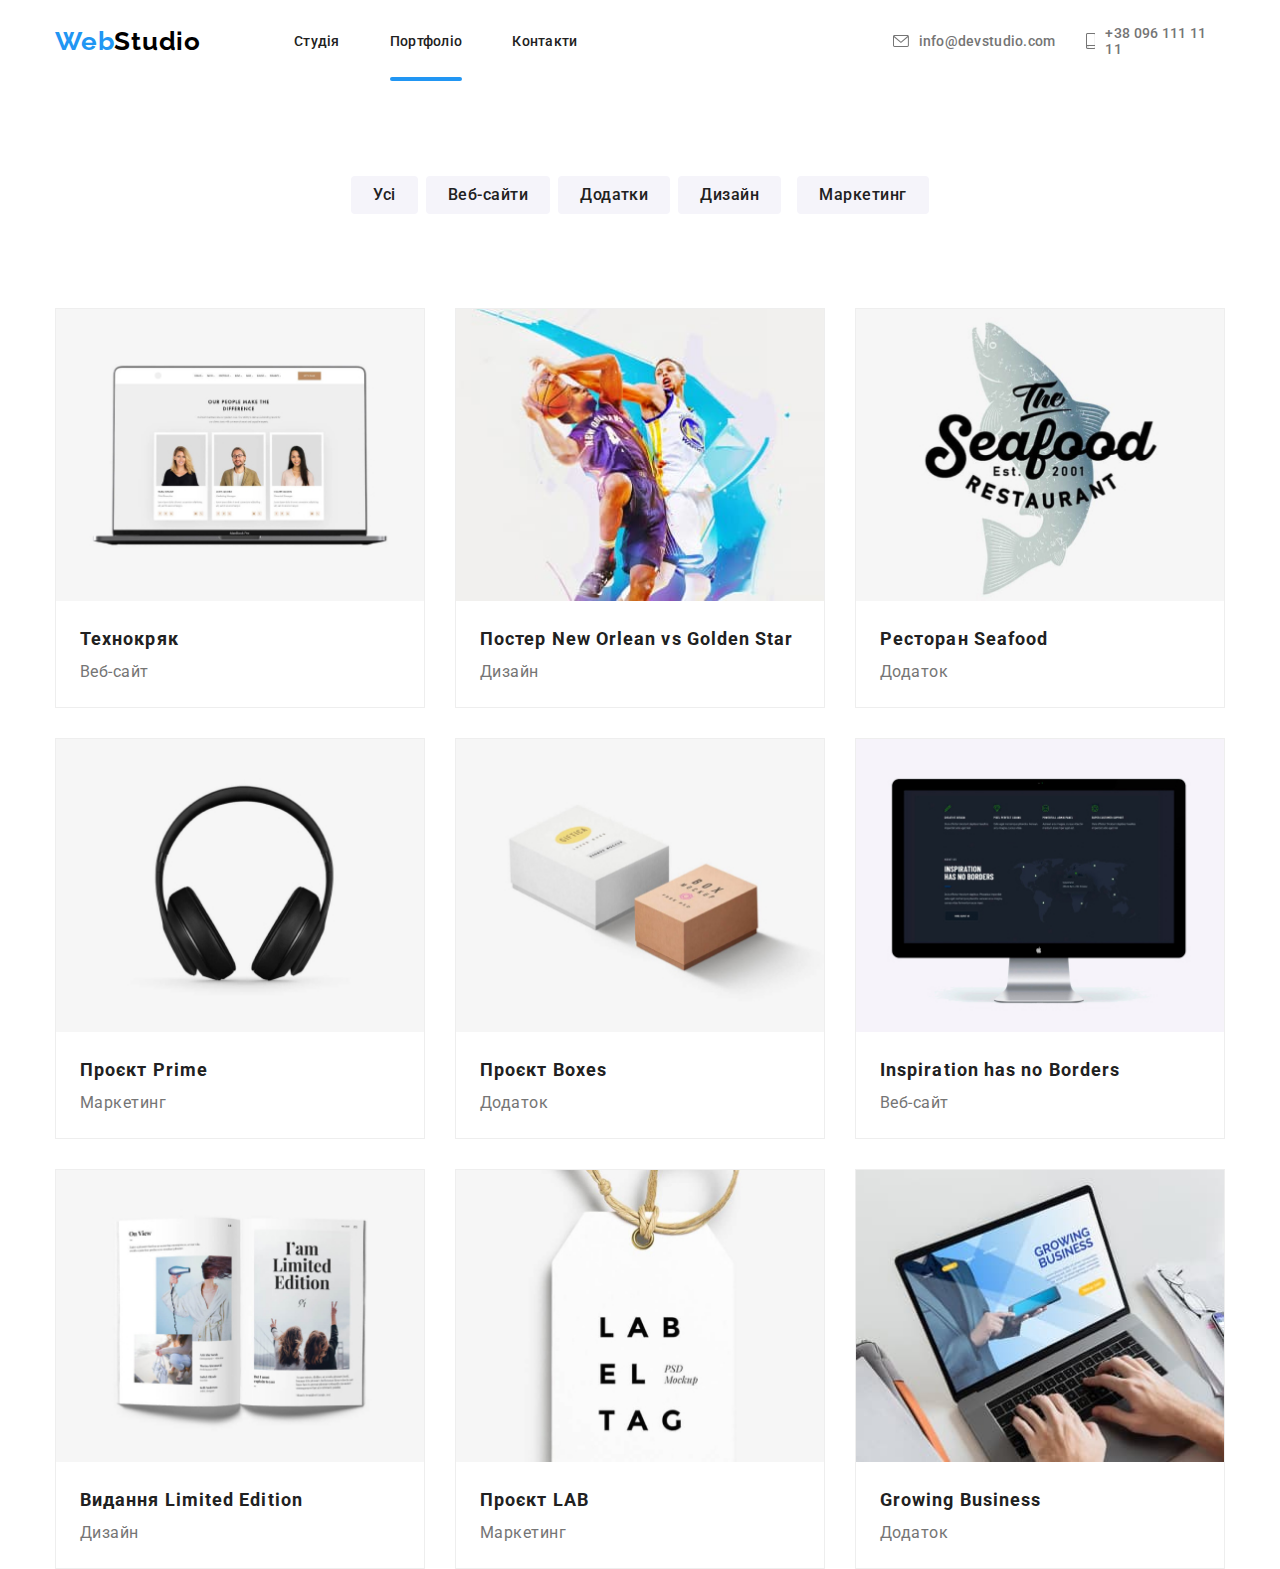
==== portfolio.html @ c5294868 "up" ====
<!DOCTYPE html>
<html lang="en">

<head>
    <meta charset="UTF-8" />
    <meta name="viewport" content="width=device-width, initial-scale=1.0" />
    <title>Document</title>
    <link rel="stylesheet" href="https://cdnjs.cloudflare.com/ajax/libs/modern-normalize/2.0.0/modern-normalize.min.css"
        integrity="sha512-4xo8blKMVCiXpTaLzQSLSw3KFOVPWhm/TRtuPVc4WG6kUgjH6J03IBuG7JZPkcWMxJ5huwaBpOpnwYElP/m6wg=="
        crossorigin="anonymous" referrerpolicy="no-referrer" />
    <link rel="preconnect" href="https://fonts.googleapis.com" />
    <link rel="preconnect" href="https://fonts.gstatic.com" crossorigin />
    <link
        href="https://fonts.googleapis.com/css2?family=Raleway:wght@700&family=Roboto:wght@400;500;700;900&display=swap"
        rel="stylesheet" />
    <link rel="stylesheet" href="./css/main.min.css">
</head>

<body>
    <header class="header">
        <div class="container">
            <a href="#" class="header__logo">Web<span class="header__logo2">Studio</span></a>
            <nav class="header__nav">
                <input type="checkbox" id="toggle" class="burger__input">
                <label for="toggle" class="burger__label">
                    <span></span>
                </label>
                <ul class="header__nav-list">
                    <li class="header__nav-item"><a class="header__link-nav" href="./index.html">Студія</a></li>
                    <li class="header__nav-item"><a class="header__link-nav hover" href="./portfolio.html">Портфоліо</a>
                    </li>
                    <li class="header__nav-item"><a href="#" class="header__link-nav">Контакти</a></li>
                </ul>
                <!-- mobile-menu -->

                <div class="mobile__menu">
                    <nav class="mobile__nav">
                        <ul class="mobile__nav-list">
                            <li class="mobile__nav-item"><a class="mobile__link-nav hover"
                                    href="./index.html">Студія</a></li>
                            <li class="mobile__nav-item"><a class="mobile__link-nav"
                                    href="./portfolio.html">Портфоліо</a></li>
                            <li class="mobile__nav-item"><a href="#" class="mobile__link-nav">Контакти</a></li>
                        </ul>
                    </nav>
                    <div>
                        <ul class="mobile__contacts">
                            <li class="mobile__contacts-item "><a class="mobile__contacts-link tel-link"
                                    href="tel:+380961111111">
                                    +38 096 111 11 11</a></li>
                            <li class="mobile__contacts-item"><a class="mobile__contacts-link email-link"
                                    href="mailto:info@devstudio.com">
                                    info@devstudio.com</a></li>

                        </ul>
                        <ul class="mobile__social">
                            <li class="mobile__social-item">
                                <a href="" class="mobile__social-link">Instagram</a>
                            </li>
                            <li class="mobile__social-item">
                                <a href="" class="mobile__social-link">Twitter</a>
                            </li>
                            <li class="mobile__social-item">
                                <a href="" class="mobile__social-link">Facebook</a>
                            </li>
                            <li class="mobile__social-item">
                                <a href="" class="mobile__social-link">Linkedin</a>
                            </li>
                        </ul>
                    </div>
                </div>
            </nav>
            <ul class="header__contacts">
                <li class="header__contacts-item"><a class="header__contacts-link" href="mailto:info@devstudio.com">
                        <svg class="header__contacts-svg" width="16px" height="12px">
                            <use href="./img/icons/symbol-defs.svg#icon-envelope"></use>
                        </svg>
                        info@devstudio.com</a></li>
                <li class="header__contacts-item"><a class="header__contacts-link" href="tel:+380961111111">
                        <svg class="header__contacts-svg" width="10px" height="16px">
                            <use href="./img/icons/symbol-defs.svg#icon-smartphone"></use>
                        </svg>
                        +38 096 111 11 11</a></li>
            </ul>
        </div>
    </header>
    <main>
        <!-- portfolio buttons -->
        <section class="portfolio-buttons section">
            <div class="container">
                <ul class="portfolio-buttons__list">
                    <li class="portfolio-buttons__item">
                        <button class="portfolio-buttons__button">Усі</button>
                    </li>
                    <li class="portfolio-buttons__item">
                        <button class="portfolio-buttons__button">Веб-сайти</button>
                    </li>
                    <li class="portfolio-buttons__item">
                        <button class="portfolio-buttons__button">Додатки</button>
                    </li>
                    <button class="portfolio-buttons__button">Дизайн</button>
                    <li class="portfolio-buttons__item">
                    </li>
                    <li class="portfolio-buttons__item">
                        <button class="portfolio-buttons__button">Маркетинг</button>
                    </li>
                </ul>
            </div>
        </section>
        <!-- portfolio projects -->
        <section class="portfolio__projects">
            <div class="container">
                <ul class="portfolio__projects-list">
                    <li class="portfolio__projects-item">
                        <div class="portfolio__projects-thumb">
                            <img class="portfolio__projects-photo" src="./img/portfolio/website.jpg" alt="технокряк" />
                            <div class="portfolio__projects-overlay">
                                <p class="portfolio__projects-overlay-text">
                                    Ресурс пропонує комплексні пропозиції з різним рівнем
                                    функціоналу та сервісів. Все це дозволить відвідувачу
                                    отримати вичерпні відомості про компанію чи приватну особу.
                                </p>
                            </div>
                        </div>
                        <div class="portfolio__projects-content">
                            <h2 class="portfolio__projects-subtitle">Технокряк</h2>
                            <p class="portfolio__projects-text">Веб-сайт</p>
                        </div>
                    </li>
                    <li class="portfolio__projects-item">
                        <div class="portfolio__projects-thumb">
                            <img class="portfolio__projects-photo" src="./img/portfolio/basketball.jpg"
                                alt="баскетбол" />
                            <div class="portfolio__projects-overlay">
                                <p class="portfolio__projects-overlay-text">
                                    Ресурс пропонує комплексні пропозиції з різним рівнем
                                    функціоналу та сервісів. Все це дозволить відвідувачу
                                    отримати вичерпні відомості про компанію чи приватну особу.
                                </p>
                            </div>
                        </div>
                        <div class="portfolio__projects-content">
                            <h2 class="portfolio__projects-subtitle">
                                Постер New Orlean vs Golden Star
                            </h2>
                            <p class="portfolio__projects-text">Дизайн</p>
                        </div>
                    </li>
                    <li class="portfolio__projects-item">
                        <div class="portfolio__projects-thumb">
                            <img class="portfolio__projects-photo" src="./img/portfolio/restaurant.jpg">
                            <div class="portfolio__projects-overlay">
                                <p class="portfolio__projects-overlay-text">
                                    Ресурс пропонує комплексні пропозиції з різним рівнем
                                    функціоналу та сервісів. Все це дозволить відвідувачу
                                    отримати вичерпні відомості про компанію чи приватну особу.
                                </p>
                            </div>
                        </div>
                        <div class="portfolio__projects-content">
                            <h2 class="portfolio__projects-subtitle">Ресторан Seafood</h2>
                            <p class="portfolio__projects-text">Додаток</p>
                        </div>
                    </li>
                    <li class="portfolio__projects-item">
                        <div class="portfolio__projects-thumb">
                            <img class="portfolio__projects-photo" src="./img/portfolio/headphones.jpg" />
                            <div class="portfolio__projects-overlay">
                                <p class="portfolio__projects-overlay-text">
                                    Ресурс пропонує комплексні пропозиції з різним рівнем
                                    функціоналу та сервісів. Все це дозволить відвідувачу
                                    отримати вичерпні відомості про компанію чи приватну особу.
                                </p>
                            </div>
                        </div>
                        <div class="portfolio__projects-content">
                            <h2 class="portfolio__projects-subtitle">Проєкт Prime</h2>
                            <p class="portfolio__projects-text">Маркетинг</p>
                        </div>
                    </li>
                    <li class="portfolio__projects-item">
                        <div class="portfolio__projects-thumb">
                            <img class="portfolio__projects-photo" src="./img/portfolio/box.jpg" />
                            <div class="portfolio__projects-overlay">
                                <p class="portfolio__projects-overlay-text">
                                    Ресурс пропонує комплексні пропозиції з різним рівнем
                                    функціоналу та сервісів. Все це дозволить відвідувачу
                                    отримати вичерпні відомості про компанію чи приватну особу.
                                </p>
                            </div>
                        </div>
                        <div class="portfolio__projects-content">
                            <h2 class="portfolio__projects-subtitle">Проєкт Boxes</h2>
                            <p class="portfolio__projects-text">Додаток</p>
                        </div>
                    </li>
                    <li class="portfolio__projects-item">
                        <div class="portfolio__projects-thumb">
                            <img class="portfolio__projects-photo" src="./img/portfolio/display.jpg" />
                            <div class="portfolio__projects-overlay">
                                <p class="portfolio__projects-overlay-text">
                                    Ресурс пропонує комплексні пропозиції з різним рівнем
                                    функціоналу та сервісів. Все це дозволить відвідувачу
                                    отримати вичерпні відомості про компанію чи приватну особу.
                                </p>
                            </div>
                        </div>
                        <div class="portfolio__projects-content">
                            <h2 class="portfolio__projects-subtitle">Inspiration has no Borders</h2>
                            <p class="portfolio__projects-text">Веб-сайт</p>
                        </div>
                    </li>
                    <li class="portfolio__projects-item">
                        <div class="portfolio__projects-thumb">
                            <img class="portfolio__projects-photo" src="./img/portfolio/book.jpg" />
                            <div class="portfolio__projects-overlay">
                                <p class="portfolio__projects-overlay-text">
                                    Ресурс пропонує комплексні пропозиції з різним рівнем
                                    функціоналу та сервісів. Все це дозволить відвідувачу
                                    отримати вичерпні відомості про компанію чи приватну особу.
                                </p>
                            </div>
                        </div>
                        <div class="portfolio__projects-content">
                            <h2 class="portfolio__projects-subtitle">Видання Limited Edition</h2>
                            <p class="portfolio__projects-text">Дизайн</p>
                        </div>
                    </li>
                    <li class="portfolio__projects-item">
                        <div class="portfolio__projects-thumb">
                            <img class="portfolio__projects-photo" src="./img/portfolio/tag.jpg" />
                            <div class="portfolio__projects-overlay">
                                <p class="portfolio__projects-overlay-text">
                                    Ресурс пропонує комплексні пропозиції з різним рівнем
                                    функціоналу та сервісів. Все це дозволить відвідувачу
                                    отримати вичерпні відомості про компанію чи приватну особу.
                                </p>
                            </div>
                        </div>
                        <div class="portfolio__projects-content">
                            <h2 class="portfolio__projects-subtitle">Проєкт LAB</h2>
                            <p class="portfolio__projects-text">Маркетинг</p>
                        </div>
                    </li>
                    <li class="portfolio__projects-item">
                        <div class="portfolio__projects-thumb">
                            <img class="portfolio__projects-photo" src="./img/portfolio/work.jpg" />
                            <div class="portfolio__projects-overlay">
                                <p class="portfolio__projects-overlay-text">
                                    Ресурс пропонує комплексні пропозиції з різним рівнем
                                    функціоналу та сервісів. Все це дозволить відвідувачу
                                    отримати вичерпні відомості про компанію чи приватну особу.
                                </p>
                            </div>
                        </div>
                        <div class="portfolio__projects-content">
                            <h2 class="portfolio__projects-subtitle">Growing Business</h2>
                            <p class="portfolio__projects-text">Додаток</p>
                        </div>
                    </li>
                </ul>
            </div>
        </section>
    </main>
    <!-- <footer class="footer">
        <div class="container">
            <div class="footer-x-svg">
                <div class="footer-section">
                    <a class="footer__logo" href="#">Web<span class="footer__logo2">Studio</span></a>
                    <ul class="footer__list">
                        <li class="footer__item"><a class="footer__link-1" href="#">м. Київ, пр-т Лесі Українки, 26</a>
                        </li>
                        <li class="footer__item"><a class="footer__link-2"
                                href="mailto:info@devstudio.com">info@devstudio.com</a></li>
                        <li class="footer__item"><a class="footer__link-2" href="tel:+380961111111">+38 096 111 11
                                11</a></li>
                    </ul>
                </div>
                <div class="footer-svg-section">
                    <h2 class="footer__text">приєднуйтесь</h2>
                    <ul class="footer-svg-list">
                        <li class="footer-svg-item">
                            <a href="#" class="footer-svg-link">
                                <svg class="footer-svg">
                                    <use href="./img/icons/symbol-defs.svg#icon-instagram"></use>
                                </svg>
                            </a>
                        </li>
                        <li class="footer-svg-item">
                            <a href="#" class="footer-svg-link">
                                <svg class="footer-svg">
                                    <use href="./img/icons/symbol-defs.svg#icon-twitter"></use>
                                </svg>
                            </a>
                        </li>
                        <li class="footer-svg-item">
                            <a href="#" class="footer-svg-link">
                                <svg class="footer-svg">
                                    <use href="./img/icons/symbol-defs.svg#icon-facebook"></use>
                                </svg>
                            </a>
                        </li>
                        <li class="footer-svg-item">
                            <a href="#" class="footer-svg-link">
                                <svg class="footer-svg">
                                    <use href="./img/icons/symbol-defs.svg#icon-linkedin"></use>
                                </svg>
                            </a>
                        </li>
                    </ul>
                </div>
                    <form class="Label__footer">
                    <label  class="footer-label" >Підпишіться на розсилку
                        <input placeholder="E-mail" class="footer-input" type="email" name="email" pattern="^[a-zA-Z0-9._%+-]+@[a-zA-Z0-9.-]+\.[a-zA-Z]{2,}$" required title="Вкажіть свою елктронну адресу">
                        
                    </label>
                    <button  type="submit" class="footer__button">
                        Підписатися
                        <svg class="footer__svg-button">
                        <use href="./img/icons/symbol-defs.svg#icon-send"></use>
                    </svg></button>
                </form>
                </div>

            </div>
        </div>
    </footer> -->
</body>

</html>
---- css/main.min.css ----
*,*::after,*::before{margin:0;padding:0;border:none;box-sizing:border-box}h1,h2,h3,h4,h5,h6,p{margin:0}p:last-child{margin-bottom:0}ul{margin:0;padding:0;list-style:none}a{color:currentColor;text-decoration:none}button{cursor:pointer}img{display:block;max-width:100%;height:auto}ul{margin:0;padding:0;list-style:none}a{color:currentColor;text-decoration:none}.container{width:100%;padding-left:15px;padding-right:15px}@media screen and (min-width: 480px){.container{width:480px;margin:0 auto}}@media screen and (min-width: 768px){.container{width:768px}}@media screen and (min-width: 1200px){.container{width:1200px}}body{font-family:"Roboto",sans-serif}.section{padding-top:60px;padding-bottom:60px}@media screen and (min-width: 1200px){.section{padding-top:94px;padding-bottom:94px}}.security__div,.close-svg,.regular__customers-list,.team-members-svg-link,.footer__button,.footer-svg-link{display:flex;justify-content:center;align-items:center}.header{padding-top:10px;padding-bottom:10px}.header .container{display:flex;align-items:center;justify-content:space-between}.header__logo{color:#2196f3;font-family:Raleway;font-size:24px;font-weight:700;letter-spacing:.72px}.header__logo2{color:#000}.header__nav-list{display:none}.header__contacts{display:none}@media screen and (min-width: 768px){.mobile__menu{display:none}.header{padding-top:21px;padding-bottom:21px}.header .container{display:flex;align-items:center;justify-content:flex-start}.header__logo{margin-right:88px}.header__nav{display:block;margin-right:96px}.header__nav-list{display:flex;align-items:center;gap:50px}.header__link-nav{position:relative;color:#212121;transition:color 250ms cubic-bezier(0.4, 0, 0.2, 1);font-size:14px;font-weight:500;letter-spacing:.28px;padding-bottom:32px}.header__contacts-link:hover,.header__link-nav:hover{color:#2196f3}.header__contacts{display:flex;flex-direction:column;gap:10px}.header__contacts-link{display:flex;transition:color 250ms cubic-bezier(0.4, 0, 0.2, 1);align-items:center;gap:10px;color:#757575;font-size:12px;font-weight:500;letter-spacing:.24px}.header__contacts-svg{fill:currentColor}.hover::after{content:"";display:block;position:absolute;bottom:0;left:0;height:4px;width:100%;border-radius:2px;background:#2196f3}}@media screen and (min-width: 1200px){.header{padding-top:25px;padding-bottom:25px}.header__link-nav{color:#212121;transition:color 250ms cubic-bezier(0.4, 0, 0.2, 1);font-family:"Roboto",sans-serif;font-size:14px;font-style:normal;font-weight:500;line-height:normal;letter-spacing:.28px}.header__contacts-link:hover,.header__link-nav:hover{color:#2196f3}.header .container{display:flex;align-items:center}.header__logo{color:#2196f3;font-family:Raleway;font-size:26px;font-weight:700;letter-spacing:.78px;margin-right:93px}.header__logo2{color:#000;font-family:Raleway;font-size:26px;font-weight:700;letter-spacing:.78px}.header__nav{font-size:14px;font-weight:500;letter-spacing:.28px;margin-right:315px}.header__nav-list{display:flex;gap:50px}.header__contacts{display:flex;flex-direction:row;align-items:center;gap:30px}.header__contacts-link{display:flex;transition:color 250ms cubic-bezier(0.4, 0, 0.2, 1);align-items:center;gap:10px;color:#757575;font-family:"Roboto",sans-serif;font-size:14px;font-weight:500;letter-spacing:.28px}.header__contacts-svg{fill:currentColor}}.footer{margin-top:70px;height:252px;flex-shrink:0;background:#2f303a}.footer__logo{display:flex;padding-top:60px;color:#2196f3;font-family:Raleway;font-size:26px;font-style:normal;font-weight:700;line-height:normal;letter-spacing:.78px}.footer__logo2{color:#fff;font-family:Raleway;font-size:26px;font-style:normal;font-weight:700;line-height:normal;letter-spacing:.78px}.footer__list{display:flex;padding-top:20px;flex-direction:column}.footer__link-1{color:#fff;font-family:"Roboto",sans-serif;font-size:14px;font-style:normal;font-weight:400;line-height:171.429%;letter-spacing:.42px}.footer__link-2{color:rgba(255,255,255,.6);font-family:"Roboto",sans-serif;font-size:14px;font-style:normal;font-weight:400;line-height:171.429%;letter-spacing:.42px}.footer__text{color:#fff;font-family:Roboto;font-size:14px;font-style:normal;font-weight:700;line-height:normal;letter-spacing:.42px;text-transform:uppercase;margin-bottom:20px}.footer-svg-list{display:flex;gap:10px;margin-bottom:30px}.footer-svg-link{width:44px;height:44px;border-radius:50%;background-color:rgba(255,255,255,.1);transition:background-color 250ms cubic-bezier(0.4, 0, 0.2, 1)}.footer-svg{fill:#fff;width:20px;height:20px;transition:fill 250ms cubic-bezier(0.4, 0, 0.2, 1)}.footer-svg-link:hover,.footer-svg-link:focus{background-color:#2196f3}.footer-x-svg{display:flex}.footer-svg-section{padding-top:72px;padding-left:70px}.footer-label{width:358px;color:#fff;font-family:Roboto;font-size:14px;font-style:normal;font-weight:700;line-height:normal;letter-spacing:.42px;text-transform:uppercase}.footer-input{margin-top:20px;padding:15px 16px;color:rgba(255,255,255,.6);font-family:Roboto;font-size:16px;font-style:normal;font-weight:400;line-height:20px;letter-spacing:.48px;width:358px;height:50px;flex-shrink:0;border-radius:4px;border:1px solid rgba(255,255,255,.3);background:rgba(33,150,243,0);box-shadow:0px 4px 4px 0px rgba(0,0,0,.15)}.footer__button{margin-top:36px;margin-left:12px;color:#fff;text-align:center;font-family:Roboto;font-size:16px;font-style:normal;font-weight:700;line-height:30px;letter-spacing:.96px;width:200px;height:50px;flex-shrink:0;border-radius:4px;background:#2196f3;box-shadow:0px 4px 4px 0px rgba(0,0,0,.15)}.footer__svg-button{margin-left:10px;width:24px;height:24px;fill:#fff}.Label__footer{display:flex;padding-top:72px;padding-left:93px}.burger__input[type=checkbox],.burger__label{display:none}@media screen and (max-width: 767px){.burger__label{display:block;height:30px;width:30px;margin-left:auto;position:relative}.burger__label:hover{cursor:pointer}.burger__label span{top:15px}.burger__label span,.burger__label span::before,.burger__label span::after{content:"";display:block;width:25px;height:2px;background:#333;position:absolute;right:0;transition:.3s;z-index:10}.burger__label span::before{top:-8px}.burger__label span::after{top:8px}.mobile__nav-list{margin:15px 0}.mobile__menu{position:fixed;top:0;left:0;z-index:5;width:100%;height:100%;padding:48px 40px;background:#fff;transform:translateX(100%);transition:transform 250ms cubic-bezier(0.4, 0, 0.2, 1);overflow:hidden;display:flex;flex-direction:column;justify-content:space-between}.burger__input[type=checkbox]:checked~.mobile__menu{display:flex;opacity:1;visibility:visible;pointer-events:auto;transform:translateX(0)}.burger__input[type=checkbox]:checked~.burger__label span{transform:rotate(-45deg)}.burger__input[type=checkbox]:checked~.burger__label span::before{top:0;transform:rotate(0)}.burger__input[type=checkbox]:checked~.burger__label span::after{top:0;transform:rotate(90deg)}}.mobile__nav-item:not(:last-child){margin-bottom:32px}.mobile__link-nav{color:#212121;font-family:Roboto;font-size:40px;font-style:normal;font-weight:500;line-height:normal;letter-spacing:.8px}.mobile__contacts{margin-bottom:64px}.mobile__contacts-item:not(:last-child){margin-bottom:32px}.tel-link{color:#2196f3;font-family:Roboto;font-size:34px;font-style:normal;font-weight:500;line-height:normal;letter-spacing:.68px}.email-link{color:#757575;font-family:Roboto;font-size:24px;font-style:normal;font-weight:500;line-height:normal;letter-spacing:.48px}.mobile__social{display:flex;gap:10px;align-items:center}.mobile__social-item:not(:last-child){border-right:1px solid rgba(33,33,33,.2);padding-right:10px}.mobile__social-link{color:#2196f3;font-family:Roboto;font-size:18px;font-style:normal;font-weight:500;line-height:22px;letter-spacing:.36px}.hero{padding-top:118px;height:400px;background-image:linear-gradient(to right, rgba(47, 48, 58, 0.4), rgba(47, 48, 58, 0.4)),url("../img/hero.jpg");background-position:center;background-repeat:no-repeat;background-size:cover}.hero__title{color:#fff;text-align:center;font-size:26px;font-weight:900;line-height:161%;letter-spacing:1.56px;text-transform:uppercase;margin-bottom:30px}.hero-button{display:block;margin:0 auto;color:#fff;text-align:center;font-family:"Roboto",sans-serif;font-size:16px;font-weight:700;line-height:187%;letter-spacing:.96px;border-radius:4px;background-color:#2196f3;box-shadow:0px 4px 4px 0px rgba(0,0,0,.15);width:200px;height:50px;transition:background-color 250ms cubic-bezier(0.4, 0, 0.2, 1)}.hero-button:hover,.hero-button:focus{background-color:#1a65a3}@media screen and (min-width: 768px){.hero__title{font-size:26px;font-weight:900;text-transform:uppercase;margin-bottom:30px}.hero-button{display:block;margin:0 auto;color:#fff;text-align:center;font-family:"Roboto",sans-serif;font-size:16px;font-weight:700;line-height:187.5%;letter-spacing:.96px;border-radius:4px;background-color:#2196f3;box-shadow:0px 4px 4px 0px rgba(0,0,0,.15);height:50px;transition:background-color 250ms cubic-bezier(0.4, 0, 0.2, 1)}.hero__title{width:360px;margin:0 auto;margin-bottom:30px}}@media screen and (min-width: 1200px){.hero{padding-top:200px;height:600px;background-image:linear-gradient(to right, rgba(47, 48, 58, 0.4), rgba(47, 48, 58, 0.4)),url("../img/hero.jpg");background-position:center;background-repeat:no-repeat;background-size:cover}.hero__title{color:#fff;text-align:center;font-size:44px;font-weight:900;width:696px;line-height:136.364%;letter-spacing:2.64px;text-transform:uppercase;margin-bottom:40px}.hero-button{display:block;margin:0 auto;color:#fff;text-align:center;font-family:"Roboto",sans-serif;font-size:16px;font-weight:700;line-height:187.5%;letter-spacing:.96px;border-radius:4px;background-color:#2196f3;box-shadow:0px 4px 4px 0px rgba(0,0,0,.15);width:216px;height:50px;transition:background-color 250ms cubic-bezier(0.4, 0, 0.2, 1)}}.information-section__item:not(:last-child){margin-bottom:30px}.information-section__item::before{content:"";display:block;height:120px;width:100%;border-radius:4px;background-color:#f5f4fa;margin-bottom:30px}.information-section__item:nth-child(1)::before{background-image:url("../img/information/antenna.png");background-repeat:no-repeat;background-position:center}.information-section__item:nth-child(2)::before{background-image:url("../img/information/clock.png");background-repeat:no-repeat;background-position:center}.information-section__item:nth-child(3)::before{background-image:url("../img/information/diagram.png");background-repeat:no-repeat;background-position:center}.information-section__item:nth-child(4)::before{background-image:url("../img/information/astronaut.png");background-repeat:no-repeat;background-position:center}.information-section__title{color:#212121;font-size:14px;font-weight:700;letter-spacing:.42px;text-transform:uppercase;margin-bottom:10px;text-align:center}.information-section__text{color:#757575;font-size:14px;font-weight:400;line-height:24px;letter-spacing:.42px}@media screen and (min-width: 768px){.information-section__list{display:flex;gap:30px;flex-wrap:wrap}.information-section__item{width:353px}}@media screen and (min-width: 1200px){.information-section__item{width:269px}.information-section__item:not(:last-child){margin-bottom:0}}.services{display:none}@media screen and (min-width: 768px){.services{display:flex;padding-bottom:94px}.services__title{color:#212121;text-align:center;font-size:36px;font-weight:700;letter-spacing:1.08px;margin-bottom:50px}.services__list{gap:30px}.services__item{position:relative}.services__p{position:absolute;bottom:0;width:100%;height:70px;color:#fff;display:flex;justify-content:center;align-items:center;background:rgba(47,48,58,.8);font-size:14px;font-weight:700;letter-spacing:.42px;text-transform:uppercase}}@media screen and (min-width: 1200px){.services{display:flex;padding-bottom:94px}.services__title{color:#212121;text-align:center;font-size:36px;font-weight:700;letter-spacing:1.08px;margin-bottom:50px}.services__list{gap:30px}.services__item{position:relative}.services__p{position:absolute;bottom:0;width:100%;height:70px;color:#fff;display:flex;justify-content:center;align-items:center;background:rgba(47,48,58,.8);font-size:14px;font-weight:700;letter-spacing:.42px;text-transform:uppercase}}.team-members{padding:94px 0;background:#f5f4fa}.team-members__title{color:#212121;text-align:center;font-family:Roboto;font-size:36px;font-weight:700;letter-spacing:1.08px;margin-bottom:50px}.team-members__list{display:flex;gap:30px}.team-members__item{border-radius:0px 0px 4px 4px;background:#fff;box-shadow:0px 2px 1px 0px rgba(0,0,0,.2),0px 1px 1px 0px rgba(0,0,0,.14),0px 1px 3px 0px rgba(0,0,0,.12)}.team-members__photo{width:270px;height:260px;margin-bottom:30px}.team-members__subtitle{color:#212121;text-align:center;font-family:"Roboto",sans-serif;font-size:16px;font-weight:500;letter-spacing:.48px;margin-bottom:10px}.team-members_text{color:#757575;text-align:center;font-family:"Roboto",sans-serif;font-size:16px;font-weight:400;letter-spacing:.48px;margin-bottom:16px}.team-members-svg-list{display:flex;justify-content:center;gap:10px;margin-bottom:30px}.team-members-svg-link{width:44px;height:44px;border-radius:50%;background-color:#fff;transition:background-color 250ms cubic-bezier(0.4, 0, 0.2, 1)}.team-members-svg{fill:#afb1b8;width:20px;height:20px;transition:fill 250ms cubic-bezier(0.4, 0, 0.2, 1)}.team-members-svg-link:hover,.team-members-svg-link:focus{background-color:#2196f3}.team-members-svg-link:hover .team-members-svg,.team-members-svg-link:focus .team-members-svg{fill:#fff}.regular__customers{padding:94px 0px}.regular__customers-list{gap:30px}.regular__customers-item{border-radius:4px;border:1px solid #afb1b8;padding:16px 32px;transition:border 250ms cubic-bezier(0.4, 0, 0.2, 1)}.regular__customers-title{color:#212121;text-align:center;font-family:Roboto;font-size:36px;font-style:normal;font-weight:700;line-height:normal;letter-spacing:1.08px;margin-bottom:50px}.regular__customers-svg{fill:#afb1b8;width:106px;height:60px;transition:fill 250ms cubic-bezier(0.4, 0, 0.2, 1)}.regular__customers-item:hover,.regular__customers-item:focus{border:1px solid #2196f3}.regular__customers-item:hover .regular__customers-svg,.regular__customers-item:focus .regular__customers-svg{fill:#2196f3}.backdrop{position:fixed;top:0;left:0;width:100%;height:100%;background-color:rgba(0,0,0,.5);opacity:1;transition:opacity 250ms cubic-bezier(0.4, 0, 0.2, 1)}.backdrop.is-hidden{opacity:0;pointer-events:none;visibility:hidden}.backdrop.is-hidden .modal{transform:translate(-50%, -50%) scale(0)}.no-scroll{overflow:hidden}.modal{position:absolute;top:50%;left:50%;border-radius:4px;min-width:528px;min-height:581px;padding:40px;background-color:#fff;transform:translate(-50%, -50%) scale(1);transition:transform 250ms cubic-bezier(0.4, 0, 0.2, 1) 500ms,visibility 250ms cubic-bezier(0.4, 0, 0.2, 1) 500ms;gap:28px}.close-svg{width:18px;height:18px;transition:fill 250ms cubic-bezier(0.4, 0, 0.2, 1)}.close-svg:focus,.close-svg:hover{fill:#2196f3}.btn{position:absolute;top:8px;right:8px;display:flex;justify-content:center;align-items:center;width:30px;height:30px;border:1px solid rgba(0,0,0,.1);border-radius:50%;background-color:#fff;transition:border 250ms cubic-bezier(0.4, 0, 0.2, 1)}.btn:focus,.btn:hover{border:1px solid #2196f3}.signup-label{display:flex;flex-direction:column;color:#757575;font-family:Roboto;font-size:12px;font-style:normal;font-weight:400;line-height:normal;letter-spacing:.12px}.signup-input{transition:color 250ms cubic-bezier(0.4, 0, 0.2, 1);border-radius:4px;border:1px solid #dcdcdc;background:#fff;width:100%;height:40px;padding:12px 42px;resize:none;margin-top:4px;transition:outline 250ms cubic-bezier(0.4, 0, 0.2, 1)}.signup-thumb{transition:fill 250ms cubic-bezier(0.4, 0, 0.2, 1);position:relative;margin-bottom:10px}.signup-input:nth-last-child(1){border-radius:4px;border:1px solid #dcdcdc;background:#fff;width:100%;height:120px;padding:12px;margin-top:4px}.signup-svg{position:absolute;top:50%;left:12px;transform:translateY(-50%);width:18px;height:18px}.modal-title{color:#212121;text-align:center;font-size:20px;font-weight:700;letter-spacing:.6px;margin-bottom:12px}.signup-button{position:relative;display:block;margin:0 auto;margin-top:30px;color:#fff;text-align:center;font-family:"Roboto",sans-serif;font-size:16px;font-weight:700;line-height:187.5%;letter-spacing:.96px;border-radius:4px;background:#2196f3;box-shadow:0px 4px 4px 0px rgba(0,0,0,.15);width:216px;height:50px}.signup-thumb:focus,.signup-thumb:hover{fill:#2196f3}.signup-input:focus,.signup-input:hover{outline:solid #2196f3 1px}.security__input{width:16px;height:15px}.security__text{color:#757575;font-family:Roboto;font-size:14px;font-style:normal;font-weight:400;line-height:24px;letter-spacing:.42px;padding-left:8.38px}.security__link{color:#2196f3;font-family:Roboto;font-size:14px;font-style:normal;font-weight:400;line-height:24px;letter-spacing:.42px;text-decoration-line:underline;padding-left:2px}.portfolio__projects-list{display:flex;flex-direction:column;gap:30px}.portfolio__projects-item{width:100%;background-color:#fff;border:1px solid #eee;transition:box-shadow 250ms cubic-bezier(0.4, 0, 0.2, 1)}.portfolio__projects-item:hover,.portfolio__projects-item:focus{box-shadow:0px 2px 1px 0px rgba(0,0,0,.2),0px 1px 1px 0px rgba(0,0,0,.14),0px 1px 3px 0px rgba(0,0,0,.12)}.portfolio__projects-thumb{position:relative;overflow:hidden}.portfolio__projects-thumb:hover .portfolio__projects-overlay{transform:translateY(0%)}.portfolio__projects-overlay{position:absolute;top:0;left:0;width:100%;height:100%;background-color:rgba(33,150,243,.9);transform:translateY(101%);transition:transform 250ms cubic-bezier(0.4, 0, 0.2, 1)}.portfolio__projects-overlay-text{padding:77px 24px;color:#fff;font-size:18px;font-weight:400;line-height:28px;letter-spacing:.54px}.portfolio__projects-content{padding:20px 24px}.portfolio__projects-photo{width:100%}.portfolio__projects-subtitle{color:#212121;font-size:18px;font-weight:700;line-height:200%;letter-spacing:1.08px}.portfolio__projects-text{color:#757575;font-size:16px;font-weight:400;line-height:187%;letter-spacing:.48px}@media screen and (min-width: 768px){.portfolio__projects-list{flex-direction:row;flex-wrap:wrap}.portfolio__projects-item{width:353px}.portfolio__projects-overlay-text{padding:49px 24px}}@media screen and (min-width: 1200px){.portfolio__projects-item{width:370px}.portfolio__projects-overlay-text{padding:63px 24px}}.portfolio-buttons__list{width:326px;display:flex;flex-wrap:wrap;gap:8px}.portfolio-buttons__button{color:#212121;border-radius:4px;background-color:#f5f4fa;text-align:center;font-family:"Roboto",sans-serif;font-size:16px;font-weight:500;line-height:162%;letter-spacing:.48px;padding:6px 22px;transition:color 250ms cubic-bezier(0.4, 0, 0.2, 1),background-color 250ms cubic-bezier(0.4, 0, 0.2, 1),box-shadow 250ms cubic-bezier(0.4, 0, 0.2, 1)}.portfolio-buttons__button:hover,.portfolio-buttons__button:focus{background-color:#2196f3;color:#fff;box-shadow:0px 3px 1px 0px rgba(0,0,0,.1),0px 1px 2px 0px rgba(0,0,0,.08),0px 2px 2px 0px rgba(0,0,0,.12)}@media screen and (min-width: 768px){.portfolio-buttons__list{width:100%;display:flex;flex-wrap:nowrap;justify-content:center}.portfolio-buttons__button{color:#212121;border-radius:4px;background-color:#f5f4fa;text-align:center;font-family:"Roboto",sans-serif;font-size:16px;font-weight:500;line-height:162%;letter-spacing:.48px;padding:6px 22px;transition:color 250ms cubic-bezier(0.4, 0, 0.2, 1),background-color 250ms cubic-bezier(0.4, 0, 0.2, 1),box-shadow 250ms cubic-bezier(0.4, 0, 0.2, 1)}.portfolio-buttons__button:hover,.portfolio-buttons__button:focus{background-color:#2196f3;color:#fff;box-shadow:0px 3px 1px 0px rgba(0,0,0,.1),0px 1px 2px 0px rgba(0,0,0,.08),0px 2px 2px 0px rgba(0,0,0,.12)}}/*# sourceMappingURL=main.min.css.map */
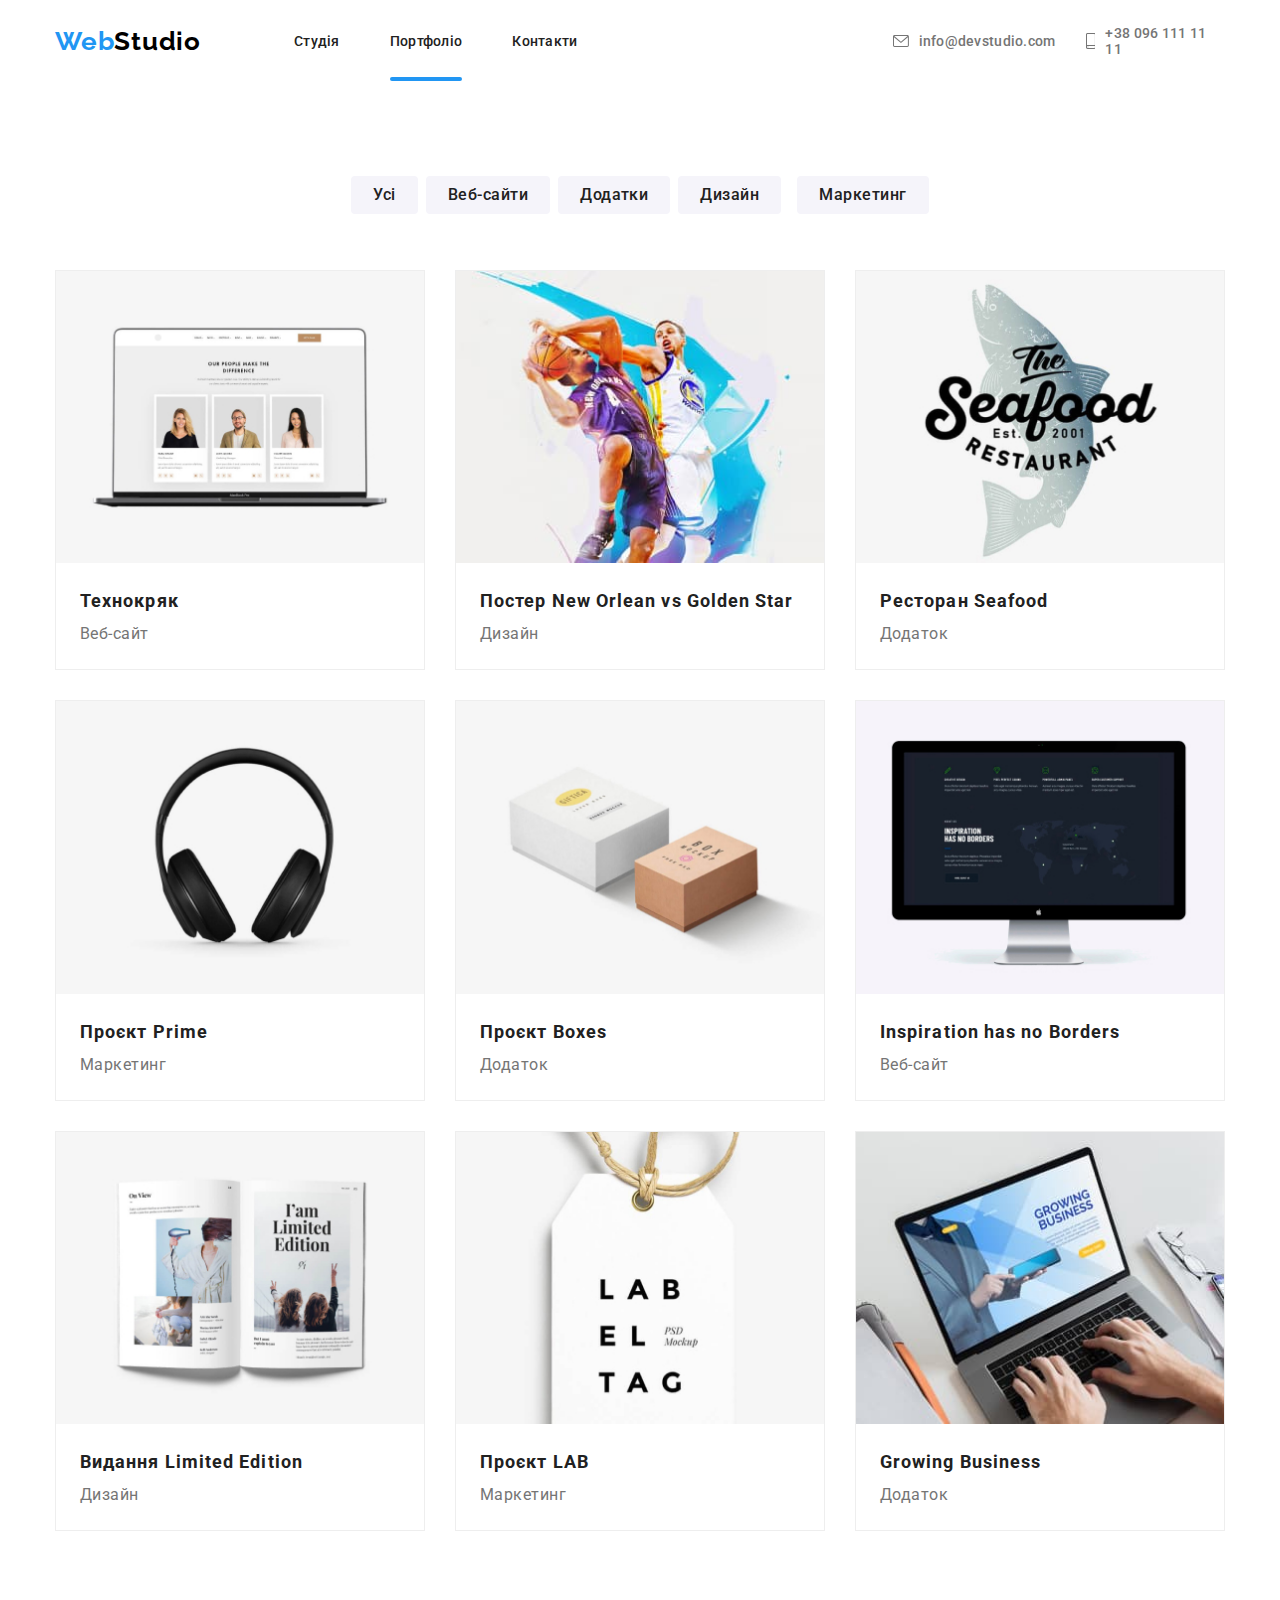
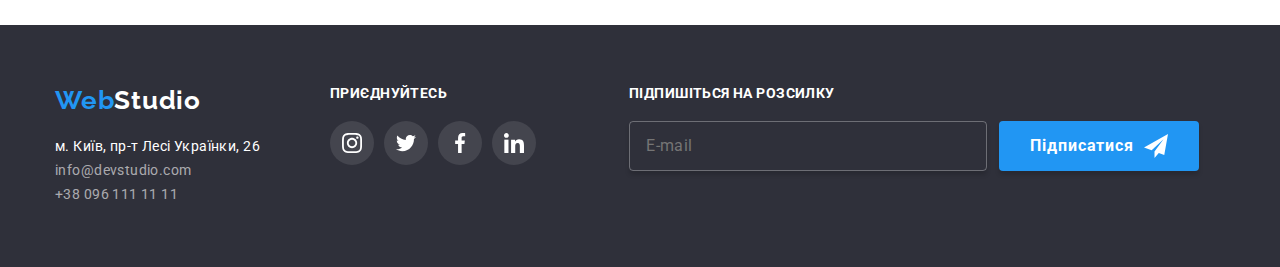
==== commit 34d130cd: "up" ====
--- a/portfolio.html
+++ b/portfolio.html
@@ -18,7 +18,7 @@
 
 <body>
     <header class="header">
-        <div class="container">
+        <div class="container ">
             <a href="#" class="header__logo">Web<span class="header__logo2">Studio</span></a>
             <nav class="header__nav">
                 <input type="checkbox" id="toggle" class="burger__input">
@@ -86,7 +86,7 @@
     </header>
     <main>
         <!-- portfolio buttons -->
-        <section class="portfolio-buttons section">
+        <section class="portfolio-buttons">
             <div class="container">
                 <ul class="portfolio-buttons__list">
                     <li class="portfolio-buttons__item">
@@ -262,69 +262,77 @@
             </div>
         </section>
     </main>
-    <!-- <footer class="footer">
+    <footer class="footer">
         <div class="container">
             <div class="footer-x-svg">
-                <div class="footer-section">
-                    <a class="footer__logo" href="#">Web<span class="footer__logo2">Studio</span></a>
-                    <ul class="footer__list">
-                        <li class="footer__item"><a class="footer__link-1" href="#">м. Київ, пр-т Лесі Українки, 26</a>
-                        </li>
-                        <li class="footer__item"><a class="footer__link-2"
-                                href="mailto:info@devstudio.com">info@devstudio.com</a></li>
-                        <li class="footer__item"><a class="footer__link-2" href="tel:+380961111111">+38 096 111 11
-                                11</a></li>
-                    </ul>
+                <div class="footer__info-thumb">
+                    <div class="footer-section">
+                        <a class="footer__logo" href="#">Web<span class="footer__logo2">Studio</span></a>
+                        <ul class="footer__list">
+                            <li class="footer__item"><a class="footer__link-1" href="#">м. Київ, пр-т Лесі Українки,
+                                    26</a>
+                            </li>
+                            <li class="footer__item"><a class="footer__link-2"
+                                    href="mailto:info@devstudio.com">info@devstudio.com</a></li>
+                            <li class="footer__item"><a class="footer__link-2" href="tel:+380961111111">+38 096 111 11
+                                    11</a></li>
+                        </ul>
+                    </div>
+                    <div class="footer__svg-section">
+                        <h2 class="footer__text">приєднуйтесь</h2>
+                        <ul class="footer-svg-list">
+                            <li class="footer-svg-item">
+                                <a href="#" class="footer-svg-link">
+                                    <svg class="footer-svg">
+                                        <use href="./img/icons/symbol-defs.svg#icon-instagram"></use>
+                                    </svg>
+                                </a>
+                            </li>
+                            <li class="footer-svg-item">
+                                <a href="#" class="footer-svg-link">
+                                    <svg class="footer-svg">
+                                        <use href="./img/icons/symbol-defs.svg#icon-twitter"></use>
+                                    </svg>
+                                </a>
+                            </li>
+                            <li class="footer-svg-item">
+                                <a href="#" class="footer-svg-link">
+                                    <svg class="footer-svg">
+                                        <use href="./img/icons/symbol-defs.svg#icon-facebook"></use>
+                                    </svg>
+                                </a>
+                            </li>
+                            <li class="footer-svg-item">
+                                <a href="#" class="footer-svg-link">
+                                    <svg class="footer-svg">
+                                        <use href="./img/icons/symbol-defs.svg#icon-linkedin"></use>
+                                    </svg>
+                                </a>
+                            </li>
+                        </ul>
+                    </div>
                 </div>
-                <div class="footer-svg-section">
-                    <h2 class="footer__text">приєднуйтесь</h2>
-                    <ul class="footer-svg-list">
-                        <li class="footer-svg-item">
-                            <a href="#" class="footer-svg-link">
-                                <svg class="footer-svg">
-                                    <use href="./img/icons/symbol-defs.svg#icon-instagram"></use>
-                                </svg>
-                            </a>
-                        </li>
-                        <li class="footer-svg-item">
-                            <a href="#" class="footer-svg-link">
-                                <svg class="footer-svg">
-                                    <use href="./img/icons/symbol-defs.svg#icon-twitter"></use>
-                                </svg>
-                            </a>
-                        </li>
-                        <li class="footer-svg-item">
-                            <a href="#" class="footer-svg-link">
-                                <svg class="footer-svg">
-                                    <use href="./img/icons/symbol-defs.svg#icon-facebook"></use>
-                                </svg>
-                            </a>
-                        </li>
-                        <li class="footer-svg-item">
-                            <a href="#" class="footer-svg-link">
-                                <svg class="footer-svg">
-                                    <use href="./img/icons/symbol-defs.svg#icon-linkedin"></use>
-                                </svg>
-                            </a>
-                        </li>
-                    </ul>
+                <div class="footer__form-container">
+                    <h2 class="footer__text">Підпишіться на розсилку</h2>
+                    <form class="footer__form">
+                        <label class="footer-label">
+                            <input placeholder="E-mail" class="footer-input" type="email" name="email"
+                                pattern="^[a-zA-Z0-9._%+-]+@[a-zA-Z0-9.-]+\.[a-zA-Z]{2,}$" required
+                                title="Вкажіть свою електронну адресу">
+
+                        </label>
+                        <button type="submit" class="footer__button">
+                            Підписатися
+                            <svg class="footer__svg-button">
+                                <use href="./img/icons/symbol-defs.svg#icon-send"></use>
+                            </svg></button>
+                    </form>
                 </div>
-                    <form class="Label__footer">
-                    <label  class="footer-label" >Підпишіться на розсилку
-                        <input placeholder="E-mail" class="footer-input" type="email" name="email" pattern="^[a-zA-Z0-9._%+-]+@[a-zA-Z0-9.-]+\.[a-zA-Z]{2,}$" required title="Вкажіть свою елктронну адресу">
-                        
-                    </label>
-                    <button  type="submit" class="footer__button">
-                        Підписатися
-                        <svg class="footer__svg-button">
-                        <use href="./img/icons/symbol-defs.svg#icon-send"></use>
-                    </svg></button>
-                </form>
-                </div>
-
             </div>
+
         </div>
-    </footer> -->
+        </div>
+    </footer>
 </body>
 
 </html>--- a/css/main.min.css
+++ b/css/main.min.css
@@ -1 +1 @@
-*,*::after,*::before{margin:0;padding:0;border:none;box-sizing:border-box}h1,h2,h3,h4,h5,h6,p{margin:0}p:last-child{margin-bottom:0}ul{margin:0;padding:0;list-style:none}a{color:currentColor;text-decoration:none}button{cursor:pointer}img{display:block;max-width:100%;height:auto}ul{margin:0;padding:0;list-style:none}a{color:currentColor;text-decoration:none}.container{width:100%;padding-left:15px;padding-right:15px}@media screen and (min-width: 480px){.container{width:480px;margin:0 auto}}@media screen and (min-width: 768px){.container{width:768px}}@media screen and (min-width: 1200px){.container{width:1200px}}body{font-family:"Roboto",sans-serif}.section{padding-top:60px;padding-bottom:60px}@media screen and (min-width: 1200px){.section{padding-top:94px;padding-bottom:94px}}.security__div,.close-svg,.regular__customers-list,.team-members-svg-link,.footer__button,.footer-svg-link{display:flex;justify-content:center;align-items:center}.header{padding-top:10px;padding-bottom:10px}.header .container{display:flex;align-items:center;justify-content:space-between}.header__logo{color:#2196f3;font-family:Raleway;font-size:24px;font-weight:700;letter-spacing:.72px}.header__logo2{color:#000}.header__nav-list{display:none}.header__contacts{display:none}@media screen and (min-width: 768px){.mobile__menu{display:none}.header{padding-top:21px;padding-bottom:21px}.header .container{display:flex;align-items:center;justify-content:flex-start}.header__logo{margin-right:88px}.header__nav{display:block;margin-right:96px}.header__nav-list{display:flex;align-items:center;gap:50px}.header__link-nav{position:relative;color:#212121;transition:color 250ms cubic-bezier(0.4, 0, 0.2, 1);font-size:14px;font-weight:500;letter-spacing:.28px;padding-bottom:32px}.header__contacts-link:hover,.header__link-nav:hover{color:#2196f3}.header__contacts{display:flex;flex-direction:column;gap:10px}.header__contacts-link{display:flex;transition:color 250ms cubic-bezier(0.4, 0, 0.2, 1);align-items:center;gap:10px;color:#757575;font-size:12px;font-weight:500;letter-spacing:.24px}.header__contacts-svg{fill:currentColor}.hover::after{content:"";display:block;position:absolute;bottom:0;left:0;height:4px;width:100%;border-radius:2px;background:#2196f3}}@media screen and (min-width: 1200px){.header{padding-top:25px;padding-bottom:25px}.header__link-nav{color:#212121;transition:color 250ms cubic-bezier(0.4, 0, 0.2, 1);font-family:"Roboto",sans-serif;font-size:14px;font-style:normal;font-weight:500;line-height:normal;letter-spacing:.28px}.header__contacts-link:hover,.header__link-nav:hover{color:#2196f3}.header .container{display:flex;align-items:center}.header__logo{color:#2196f3;font-family:Raleway;font-size:26px;font-weight:700;letter-spacing:.78px;margin-right:93px}.header__logo2{color:#000;font-family:Raleway;font-size:26px;font-weight:700;letter-spacing:.78px}.header__nav{font-size:14px;font-weight:500;letter-spacing:.28px;margin-right:315px}.header__nav-list{display:flex;gap:50px}.header__contacts{display:flex;flex-direction:row;align-items:center;gap:30px}.header__contacts-link{display:flex;transition:color 250ms cubic-bezier(0.4, 0, 0.2, 1);align-items:center;gap:10px;color:#757575;font-family:"Roboto",sans-serif;font-size:14px;font-weight:500;letter-spacing:.28px}.header__contacts-svg{fill:currentColor}}.footer{margin-top:70px;height:252px;flex-shrink:0;background:#2f303a}.footer__logo{display:flex;padding-top:60px;color:#2196f3;font-family:Raleway;font-size:26px;font-style:normal;font-weight:700;line-height:normal;letter-spacing:.78px}.footer__logo2{color:#fff;font-family:Raleway;font-size:26px;font-style:normal;font-weight:700;line-height:normal;letter-spacing:.78px}.footer__list{display:flex;padding-top:20px;flex-direction:column}.footer__link-1{color:#fff;font-family:"Roboto",sans-serif;font-size:14px;font-style:normal;font-weight:400;line-height:171.429%;letter-spacing:.42px}.footer__link-2{color:rgba(255,255,255,.6);font-family:"Roboto",sans-serif;font-size:14px;font-style:normal;font-weight:400;line-height:171.429%;letter-spacing:.42px}.footer__text{color:#fff;font-family:Roboto;font-size:14px;font-style:normal;font-weight:700;line-height:normal;letter-spacing:.42px;text-transform:uppercase;margin-bottom:20px}.footer-svg-list{display:flex;gap:10px;margin-bottom:30px}.footer-svg-link{width:44px;height:44px;border-radius:50%;background-color:rgba(255,255,255,.1);transition:background-color 250ms cubic-bezier(0.4, 0, 0.2, 1)}.footer-svg{fill:#fff;width:20px;height:20px;transition:fill 250ms cubic-bezier(0.4, 0, 0.2, 1)}.footer-svg-link:hover,.footer-svg-link:focus{background-color:#2196f3}.footer-x-svg{display:flex}.footer-svg-section{padding-top:72px;padding-left:70px}.footer-label{width:358px;color:#fff;font-family:Roboto;font-size:14px;font-style:normal;font-weight:700;line-height:normal;letter-spacing:.42px;text-transform:uppercase}.footer-input{margin-top:20px;padding:15px 16px;color:rgba(255,255,255,.6);font-family:Roboto;font-size:16px;font-style:normal;font-weight:400;line-height:20px;letter-spacing:.48px;width:358px;height:50px;flex-shrink:0;border-radius:4px;border:1px solid rgba(255,255,255,.3);background:rgba(33,150,243,0);box-shadow:0px 4px 4px 0px rgba(0,0,0,.15)}.footer__button{margin-top:36px;margin-left:12px;color:#fff;text-align:center;font-family:Roboto;font-size:16px;font-style:normal;font-weight:700;line-height:30px;letter-spacing:.96px;width:200px;height:50px;flex-shrink:0;border-radius:4px;background:#2196f3;box-shadow:0px 4px 4px 0px rgba(0,0,0,.15)}.footer__svg-button{margin-left:10px;width:24px;height:24px;fill:#fff}.Label__footer{display:flex;padding-top:72px;padding-left:93px}.burger__input[type=checkbox],.burger__label{display:none}@media screen and (max-width: 767px){.burger__label{display:block;height:30px;width:30px;margin-left:auto;position:relative}.burger__label:hover{cursor:pointer}.burger__label span{top:15px}.burger__label span,.burger__label span::before,.burger__label span::after{content:"";display:block;width:25px;height:2px;background:#333;position:absolute;right:0;transition:.3s;z-index:10}.burger__label span::before{top:-8px}.burger__label span::after{top:8px}.mobile__nav-list{margin:15px 0}.mobile__menu{position:fixed;top:0;left:0;z-index:5;width:100%;height:100%;padding:48px 40px;background:#fff;transform:translateX(100%);transition:transform 250ms cubic-bezier(0.4, 0, 0.2, 1);overflow:hidden;display:flex;flex-direction:column;justify-content:space-between}.burger__input[type=checkbox]:checked~.mobile__menu{display:flex;opacity:1;visibility:visible;pointer-events:auto;transform:translateX(0)}.burger__input[type=checkbox]:checked~.burger__label span{transform:rotate(-45deg)}.burger__input[type=checkbox]:checked~.burger__label span::before{top:0;transform:rotate(0)}.burger__input[type=checkbox]:checked~.burger__label span::after{top:0;transform:rotate(90deg)}}.mobile__nav-item:not(:last-child){margin-bottom:32px}.mobile__link-nav{color:#212121;font-family:Roboto;font-size:40px;font-style:normal;font-weight:500;line-height:normal;letter-spacing:.8px}.mobile__contacts{margin-bottom:64px}.mobile__contacts-item:not(:last-child){margin-bottom:32px}.tel-link{color:#2196f3;font-family:Roboto;font-size:34px;font-style:normal;font-weight:500;line-height:normal;letter-spacing:.68px}.email-link{color:#757575;font-family:Roboto;font-size:24px;font-style:normal;font-weight:500;line-height:normal;letter-spacing:.48px}.mobile__social{display:flex;gap:10px;align-items:center}.mobile__social-item:not(:last-child){border-right:1px solid rgba(33,33,33,.2);padding-right:10px}.mobile__social-link{color:#2196f3;font-family:Roboto;font-size:18px;font-style:normal;font-weight:500;line-height:22px;letter-spacing:.36px}.hero{padding-top:118px;height:400px;background-image:linear-gradient(to right, rgba(47, 48, 58, 0.4), rgba(47, 48, 58, 0.4)),url("../img/hero.jpg");background-position:center;background-repeat:no-repeat;background-size:cover}.hero__title{color:#fff;text-align:center;font-size:26px;font-weight:900;line-height:161%;letter-spacing:1.56px;text-transform:uppercase;margin-bottom:30px}.hero-button{display:block;margin:0 auto;color:#fff;text-align:center;font-family:"Roboto",sans-serif;font-size:16px;font-weight:700;line-height:187%;letter-spacing:.96px;border-radius:4px;background-color:#2196f3;box-shadow:0px 4px 4px 0px rgba(0,0,0,.15);width:200px;height:50px;transition:background-color 250ms cubic-bezier(0.4, 0, 0.2, 1)}.hero-button:hover,.hero-button:focus{background-color:#1a65a3}@media screen and (min-width: 768px){.hero__title{font-size:26px;font-weight:900;text-transform:uppercase;margin-bottom:30px}.hero-button{display:block;margin:0 auto;color:#fff;text-align:center;font-family:"Roboto",sans-serif;font-size:16px;font-weight:700;line-height:187.5%;letter-spacing:.96px;border-radius:4px;background-color:#2196f3;box-shadow:0px 4px 4px 0px rgba(0,0,0,.15);height:50px;transition:background-color 250ms cubic-bezier(0.4, 0, 0.2, 1)}.hero__title{width:360px;margin:0 auto;margin-bottom:30px}}@media screen and (min-width: 1200px){.hero{padding-top:200px;height:600px;background-image:linear-gradient(to right, rgba(47, 48, 58, 0.4), rgba(47, 48, 58, 0.4)),url("../img/hero.jpg");background-position:center;background-repeat:no-repeat;background-size:cover}.hero__title{color:#fff;text-align:center;font-size:44px;font-weight:900;width:696px;line-height:136.364%;letter-spacing:2.64px;text-transform:uppercase;margin-bottom:40px}.hero-button{display:block;margin:0 auto;color:#fff;text-align:center;font-family:"Roboto",sans-serif;font-size:16px;font-weight:700;line-height:187.5%;letter-spacing:.96px;border-radius:4px;background-color:#2196f3;box-shadow:0px 4px 4px 0px rgba(0,0,0,.15);width:216px;height:50px;transition:background-color 250ms cubic-bezier(0.4, 0, 0.2, 1)}}.information-section__item:not(:last-child){margin-bottom:30px}.information-section__item::before{content:"";display:block;height:120px;width:100%;border-radius:4px;background-color:#f5f4fa;margin-bottom:30px}.information-section__item:nth-child(1)::before{background-image:url("../img/information/antenna.png");background-repeat:no-repeat;background-position:center}.information-section__item:nth-child(2)::before{background-image:url("../img/information/clock.png");background-repeat:no-repeat;background-position:center}.information-section__item:nth-child(3)::before{background-image:url("../img/information/diagram.png");background-repeat:no-repeat;background-position:center}.information-section__item:nth-child(4)::before{background-image:url("../img/information/astronaut.png");background-repeat:no-repeat;background-position:center}.information-section__title{color:#212121;font-size:14px;font-weight:700;letter-spacing:.42px;text-transform:uppercase;margin-bottom:10px;text-align:center}.information-section__text{color:#757575;font-size:14px;font-weight:400;line-height:24px;letter-spacing:.42px}@media screen and (min-width: 768px){.information-section__list{display:flex;gap:30px;flex-wrap:wrap}.information-section__item{width:353px}}@media screen and (min-width: 1200px){.information-section__item{width:269px}.information-section__item:not(:last-child){margin-bottom:0}}.services{display:none}@media screen and (min-width: 768px){.services{display:flex;padding-bottom:94px}.services__title{color:#212121;text-align:center;font-size:36px;font-weight:700;letter-spacing:1.08px;margin-bottom:50px}.services__list{gap:30px}.services__item{position:relative}.services__p{position:absolute;bottom:0;width:100%;height:70px;color:#fff;display:flex;justify-content:center;align-items:center;background:rgba(47,48,58,.8);font-size:14px;font-weight:700;letter-spacing:.42px;text-transform:uppercase}}@media screen and (min-width: 1200px){.services{display:flex;padding-bottom:94px}.services__title{color:#212121;text-align:center;font-size:36px;font-weight:700;letter-spacing:1.08px;margin-bottom:50px}.services__list{gap:30px}.services__item{position:relative}.services__p{position:absolute;bottom:0;width:100%;height:70px;color:#fff;display:flex;justify-content:center;align-items:center;background:rgba(47,48,58,.8);font-size:14px;font-weight:700;letter-spacing:.42px;text-transform:uppercase}}.team-members{padding:94px 0;background:#f5f4fa}.team-members__title{color:#212121;text-align:center;font-family:Roboto;font-size:36px;font-weight:700;letter-spacing:1.08px;margin-bottom:50px}.team-members__list{display:flex;gap:30px}.team-members__item{border-radius:0px 0px 4px 4px;background:#fff;box-shadow:0px 2px 1px 0px rgba(0,0,0,.2),0px 1px 1px 0px rgba(0,0,0,.14),0px 1px 3px 0px rgba(0,0,0,.12)}.team-members__photo{width:270px;height:260px;margin-bottom:30px}.team-members__subtitle{color:#212121;text-align:center;font-family:"Roboto",sans-serif;font-size:16px;font-weight:500;letter-spacing:.48px;margin-bottom:10px}.team-members_text{color:#757575;text-align:center;font-family:"Roboto",sans-serif;font-size:16px;font-weight:400;letter-spacing:.48px;margin-bottom:16px}.team-members-svg-list{display:flex;justify-content:center;gap:10px;margin-bottom:30px}.team-members-svg-link{width:44px;height:44px;border-radius:50%;background-color:#fff;transition:background-color 250ms cubic-bezier(0.4, 0, 0.2, 1)}.team-members-svg{fill:#afb1b8;width:20px;height:20px;transition:fill 250ms cubic-bezier(0.4, 0, 0.2, 1)}.team-members-svg-link:hover,.team-members-svg-link:focus{background-color:#2196f3}.team-members-svg-link:hover .team-members-svg,.team-members-svg-link:focus .team-members-svg{fill:#fff}.regular__customers{padding:94px 0px}.regular__customers-list{gap:30px}.regular__customers-item{border-radius:4px;border:1px solid #afb1b8;padding:16px 32px;transition:border 250ms cubic-bezier(0.4, 0, 0.2, 1)}.regular__customers-title{color:#212121;text-align:center;font-family:Roboto;font-size:36px;font-style:normal;font-weight:700;line-height:normal;letter-spacing:1.08px;margin-bottom:50px}.regular__customers-svg{fill:#afb1b8;width:106px;height:60px;transition:fill 250ms cubic-bezier(0.4, 0, 0.2, 1)}.regular__customers-item:hover,.regular__customers-item:focus{border:1px solid #2196f3}.regular__customers-item:hover .regular__customers-svg,.regular__customers-item:focus .regular__customers-svg{fill:#2196f3}.backdrop{position:fixed;top:0;left:0;width:100%;height:100%;background-color:rgba(0,0,0,.5);opacity:1;transition:opacity 250ms cubic-bezier(0.4, 0, 0.2, 1)}.backdrop.is-hidden{opacity:0;pointer-events:none;visibility:hidden}.backdrop.is-hidden .modal{transform:translate(-50%, -50%) scale(0)}.no-scroll{overflow:hidden}.modal{position:absolute;top:50%;left:50%;border-radius:4px;min-width:528px;min-height:581px;padding:40px;background-color:#fff;transform:translate(-50%, -50%) scale(1);transition:transform 250ms cubic-bezier(0.4, 0, 0.2, 1) 500ms,visibility 250ms cubic-bezier(0.4, 0, 0.2, 1) 500ms;gap:28px}.close-svg{width:18px;height:18px;transition:fill 250ms cubic-bezier(0.4, 0, 0.2, 1)}.close-svg:focus,.close-svg:hover{fill:#2196f3}.btn{position:absolute;top:8px;right:8px;display:flex;justify-content:center;align-items:center;width:30px;height:30px;border:1px solid rgba(0,0,0,.1);border-radius:50%;background-color:#fff;transition:border 250ms cubic-bezier(0.4, 0, 0.2, 1)}.btn:focus,.btn:hover{border:1px solid #2196f3}.signup-label{display:flex;flex-direction:column;color:#757575;font-family:Roboto;font-size:12px;font-style:normal;font-weight:400;line-height:normal;letter-spacing:.12px}.signup-input{transition:color 250ms cubic-bezier(0.4, 0, 0.2, 1);border-radius:4px;border:1px solid #dcdcdc;background:#fff;width:100%;height:40px;padding:12px 42px;resize:none;margin-top:4px;transition:outline 250ms cubic-bezier(0.4, 0, 0.2, 1)}.signup-thumb{transition:fill 250ms cubic-bezier(0.4, 0, 0.2, 1);position:relative;margin-bottom:10px}.signup-input:nth-last-child(1){border-radius:4px;border:1px solid #dcdcdc;background:#fff;width:100%;height:120px;padding:12px;margin-top:4px}.signup-svg{position:absolute;top:50%;left:12px;transform:translateY(-50%);width:18px;height:18px}.modal-title{color:#212121;text-align:center;font-size:20px;font-weight:700;letter-spacing:.6px;margin-bottom:12px}.signup-button{position:relative;display:block;margin:0 auto;margin-top:30px;color:#fff;text-align:center;font-family:"Roboto",sans-serif;font-size:16px;font-weight:700;line-height:187.5%;letter-spacing:.96px;border-radius:4px;background:#2196f3;box-shadow:0px 4px 4px 0px rgba(0,0,0,.15);width:216px;height:50px}.signup-thumb:focus,.signup-thumb:hover{fill:#2196f3}.signup-input:focus,.signup-input:hover{outline:solid #2196f3 1px}.security__input{width:16px;height:15px}.security__text{color:#757575;font-family:Roboto;font-size:14px;font-style:normal;font-weight:400;line-height:24px;letter-spacing:.42px;padding-left:8.38px}.security__link{color:#2196f3;font-family:Roboto;font-size:14px;font-style:normal;font-weight:400;line-height:24px;letter-spacing:.42px;text-decoration-line:underline;padding-left:2px}.portfolio__projects-list{display:flex;flex-direction:column;gap:30px}.portfolio__projects-item{width:100%;background-color:#fff;border:1px solid #eee;transition:box-shadow 250ms cubic-bezier(0.4, 0, 0.2, 1)}.portfolio__projects-item:hover,.portfolio__projects-item:focus{box-shadow:0px 2px 1px 0px rgba(0,0,0,.2),0px 1px 1px 0px rgba(0,0,0,.14),0px 1px 3px 0px rgba(0,0,0,.12)}.portfolio__projects-thumb{position:relative;overflow:hidden}.portfolio__projects-thumb:hover .portfolio__projects-overlay{transform:translateY(0%)}.portfolio__projects-overlay{position:absolute;top:0;left:0;width:100%;height:100%;background-color:rgba(33,150,243,.9);transform:translateY(101%);transition:transform 250ms cubic-bezier(0.4, 0, 0.2, 1)}.portfolio__projects-overlay-text{padding:77px 24px;color:#fff;font-size:18px;font-weight:400;line-height:28px;letter-spacing:.54px}.portfolio__projects-content{padding:20px 24px}.portfolio__projects-photo{width:100%}.portfolio__projects-subtitle{color:#212121;font-size:18px;font-weight:700;line-height:200%;letter-spacing:1.08px}.portfolio__projects-text{color:#757575;font-size:16px;font-weight:400;line-height:187%;letter-spacing:.48px}@media screen and (min-width: 768px){.portfolio__projects-list{flex-direction:row;flex-wrap:wrap}.portfolio__projects-item{width:353px}.portfolio__projects-overlay-text{padding:49px 24px}}@media screen and (min-width: 1200px){.portfolio__projects-item{width:370px}.portfolio__projects-overlay-text{padding:63px 24px}}.portfolio-buttons__list{width:326px;display:flex;flex-wrap:wrap;gap:8px}.portfolio-buttons__button{color:#212121;border-radius:4px;background-color:#f5f4fa;text-align:center;font-family:"Roboto",sans-serif;font-size:16px;font-weight:500;line-height:162%;letter-spacing:.48px;padding:6px 22px;transition:color 250ms cubic-bezier(0.4, 0, 0.2, 1),background-color 250ms cubic-bezier(0.4, 0, 0.2, 1),box-shadow 250ms cubic-bezier(0.4, 0, 0.2, 1)}.portfolio-buttons__button:hover,.portfolio-buttons__button:focus{background-color:#2196f3;color:#fff;box-shadow:0px 3px 1px 0px rgba(0,0,0,.1),0px 1px 2px 0px rgba(0,0,0,.08),0px 2px 2px 0px rgba(0,0,0,.12)}@media screen and (min-width: 768px){.portfolio-buttons__list{width:100%;display:flex;flex-wrap:nowrap;justify-content:center}.portfolio-buttons__button{color:#212121;border-radius:4px;background-color:#f5f4fa;text-align:center;font-family:"Roboto",sans-serif;font-size:16px;font-weight:500;line-height:162%;letter-spacing:.48px;padding:6px 22px;transition:color 250ms cubic-bezier(0.4, 0, 0.2, 1),background-color 250ms cubic-bezier(0.4, 0, 0.2, 1),box-shadow 250ms cubic-bezier(0.4, 0, 0.2, 1)}.portfolio-buttons__button:hover,.portfolio-buttons__button:focus{background-color:#2196f3;color:#fff;box-shadow:0px 3px 1px 0px rgba(0,0,0,.1),0px 1px 2px 0px rgba(0,0,0,.08),0px 2px 2px 0px rgba(0,0,0,.12)}}/*# sourceMappingURL=main.min.css.map */+*,*::after,*::before{margin:0;padding:0;border:none;box-sizing:border-box}h1,h2,h3,h4,h5,h6,p{margin:0}p:last-child{margin-bottom:0}ul{margin:0;padding:0;list-style:none}a{color:currentColor;text-decoration:none}button{cursor:pointer}img{display:block;max-width:100%;height:auto}ul{margin:0;padding:0;list-style:none}a{color:currentColor;text-decoration:none}.container{width:100%;padding-left:15px;padding-right:15px}@media screen and (min-width: 480px){.container{width:480px;margin:0 auto}}@media screen and (min-width: 768px){.container{width:768px}}@media screen and (min-width: 1200px){.container{width:1200px}}body{font-family:"Roboto",sans-serif}.section{padding-top:60px;padding-bottom:60px}@media screen and (min-width: 1200px){.section{padding-top:94px;padding-bottom:94px}}.security__div,.close-svg{display:flex;justify-content:center;align-items:center}.header{padding-top:10px;padding-bottom:10px}.header .container{display:flex;align-items:center;justify-content:space-between}.header__logo{color:#2196f3;font-family:Raleway;font-size:24px;font-weight:700;letter-spacing:.72px}.header__logo2{color:#000}.header__nav-list{display:none}.header__contacts{display:none}@media screen and (min-width: 768px){.mobile__menu{display:none}.header{padding-top:21px;padding-bottom:21px}.header .container{display:flex;align-items:center;justify-content:flex-start}.header__logo{margin-right:88px}.header__nav{display:block;margin-right:96px}.header__nav-list{display:flex;align-items:center;gap:50px}.header__link-nav{position:relative;color:#212121;transition:color 250ms cubic-bezier(0.4, 0, 0.2, 1);font-size:14px;font-weight:500;letter-spacing:.28px;padding-bottom:32px}.header__contacts-link:hover,.header__link-nav:hover{color:#2196f3}.header__contacts{display:flex;flex-direction:column;gap:10px}.header__contacts-link{display:flex;transition:color 250ms cubic-bezier(0.4, 0, 0.2, 1);align-items:center;gap:10px;color:#757575;font-size:12px;font-weight:500;letter-spacing:.24px}.header__contacts-svg{fill:currentColor}.hover::after{content:"";display:block;position:absolute;bottom:0;left:0;height:4px;width:100%;border-radius:2px;background:#2196f3}}@media screen and (min-width: 1200px){.header{padding-top:25px;padding-bottom:25px}.header__link-nav{color:#212121;transition:color 250ms cubic-bezier(0.4, 0, 0.2, 1);font-family:"Roboto",sans-serif;font-size:14px;font-style:normal;font-weight:500;line-height:normal;letter-spacing:.28px}.header__contacts-link:hover,.header__link-nav:hover{color:#2196f3}.header .container{display:flex;align-items:center}.header__logo{color:#2196f3;font-family:Raleway;font-size:26px;font-weight:700;letter-spacing:.78px;margin-right:93px}.header__logo2{color:#000;font-family:Raleway;font-size:26px;font-weight:700;letter-spacing:.78px}.header__nav{font-size:14px;font-weight:500;letter-spacing:.28px;margin-right:315px}.header__nav-list{display:flex;gap:50px}.header__contacts{display:flex;flex-direction:row;align-items:center;gap:30px}.header__contacts-link{display:flex;transition:color 250ms cubic-bezier(0.4, 0, 0.2, 1);align-items:center;gap:10px;color:#757575;font-family:"Roboto",sans-serif;font-size:14px;font-weight:500;letter-spacing:.28px}.header__contacts-svg{fill:currentColor}}.footer{padding-top:60px;padding-bottom:60px;background:#2f303a;text-align:center}.footer__logo{font-family:Raleway;color:#2196f3;font-size:24px;font-weight:700;letter-spacing:.72px}.footer__logo2{color:#fff}.footer__list{padding-top:20px}.footer__link-1{color:#fff;font-size:14px;font-style:normal;font-weight:400;line-height:171.429%;letter-spacing:.42px}.footer__link-2{color:rgba(255,255,255,.6);font-size:14px;font-weight:400;line-height:171.429%;letter-spacing:.42px}.footer__link-2:last-child{margin:8px 0px}.footer__text{color:#fff;font-family:Roboto;font-size:14px;text-align:center;font-weight:700;letter-spacing:.42px;text-transform:uppercase;margin-bottom:20px;margin-top:60px}.footer-svg-list{display:flex;gap:10px;align-items:center;justify-content:center}.footer-svg-link{display:flex;justify-content:center;align-items:center;width:44px;height:44px;border-radius:50%;background-color:rgba(255,255,255,.1);transition:background-color 250ms cubic-bezier(0.4, 0, 0.2, 1)}.footer-svg{fill:#fff;width:20px;height:20px;transition:fill 250ms cubic-bezier(0.4, 0, 0.2, 1)}.footer-svg-link:hover,.footer-svg-link:focus{background-color:#2196f3}.footer-section{margin-bottom:60px}.footer-label{color:#fff;font-family:Roboto;font-size:14px;font-weight:700;letter-spacing:.42px;text-transform:uppercase}.footer-input{padding:15px 16px;width:100%;color:rgba(255,255,255,.6);font-family:Roboto;font-size:16px;font-weight:400;line-height:20px;letter-spacing:.48px;height:50px;border-radius:4px;border:1px solid rgba(255,255,255,.3);background:rgba(33,150,243,0);box-shadow:0px 4px 4px 0px rgba(0,0,0,.15)}.footer__button{display:flex;justify-content:center;margin:0 auto;align-items:center;margin-top:20px;color:#fff;text-align:center;font-family:Roboto;font-size:16px;font-weight:700;line-height:30px;letter-spacing:.96px;width:200px;height:50px;border-radius:4px;background:#2196f3;box-shadow:0px 4px 4px 0px rgba(0,0,0,.15)}.footer__svg-button{margin-left:10px;width:24px;height:24px;fill:#fff}@media screen and (min-width: 768px){.footer__info-thumb{display:flex;justify-content:space-around}.footer__text:first-child{margin-top:0px}.footer-input{width:450px}}@media screen and (min-width: 1200px){.footer{text-align:start}.footer-section{margin-bottom:0;margin-right:70px}.footer__logo{font-size:26px;letter-spacing:.78px}.footer__text{text-align:start}.footer-x-svg{display:flex}.footer__svg-section{margin-right:93px}.footer__form{display:flex;gap:12px}.footer-input{width:358px}.footer__button{margin-top:0}}.burger__input[type=checkbox],.burger__label{display:none}@media screen and (max-width: 767px){.burger__label{display:block;height:30px;width:30px;margin-left:auto;position:relative}.burger__label:hover{cursor:pointer}.burger__label span{top:15px}.burger__label span,.burger__label span::before,.burger__label span::after{content:"";display:block;width:25px;height:2px;background:#333;position:absolute;right:0;transition:.3s;z-index:10}.burger__label span::before{top:-8px}.burger__label span::after{top:8px}.mobile__nav-list{margin:15px 0}.mobile__menu{position:fixed;top:0;left:0;z-index:5;width:100%;height:100%;padding:48px 40px;background:#fff;transform:translateX(100%);transition:transform 250ms cubic-bezier(0.4, 0, 0.2, 1);overflow:hidden;display:flex;flex-direction:column;justify-content:space-between}.burger__input[type=checkbox]:checked~.mobile__menu{display:flex;opacity:1;visibility:visible;pointer-events:auto;transform:translateX(0)}.burger__input[type=checkbox]:checked~.burger__label span{transform:rotate(-45deg)}.burger__input[type=checkbox]:checked~.burger__label span::before{top:0;transform:rotate(0)}.burger__input[type=checkbox]:checked~.burger__label span::after{top:0;transform:rotate(90deg)}}.mobile__nav-item:not(:last-child){margin-bottom:32px}.mobile__link-nav{color:#212121;font-family:Roboto;font-size:40px;font-style:normal;font-weight:500;line-height:normal;letter-spacing:.8px}.mobile__contacts{margin-bottom:64px}.mobile__contacts-item:not(:last-child){margin-bottom:32px}.tel-link{color:#2196f3;font-family:Roboto;font-size:34px;font-style:normal;font-weight:500;line-height:normal;letter-spacing:.68px}.email-link{color:#757575;font-family:Roboto;font-size:24px;font-style:normal;font-weight:500;line-height:normal;letter-spacing:.48px}.mobile__social{display:flex;gap:10px;align-items:center}.mobile__social-item:not(:last-child){border-right:1px solid rgba(33,33,33,.2);padding-right:10px}.mobile__social-link{color:#2196f3;font-family:Roboto;font-size:18px;font-style:normal;font-weight:500;line-height:22px;letter-spacing:.36px}.hero{padding-top:118px;height:400px;background-image:linear-gradient(to right, rgba(47, 48, 58, 0.4), rgba(47, 48, 58, 0.4)),url("../img/works/hero/hero-mobile1x.jpg");background-position:center;background-repeat:no-repeat;background-size:cover}.hero__title{color:#fff;text-align:center;font-size:26px;font-weight:900;line-height:161%;letter-spacing:1.56px;text-transform:uppercase;margin-bottom:30px}.hero-button{display:block;margin:0 auto;color:#fff;text-align:center;font-family:"Roboto",sans-serif;font-size:16px;font-weight:700;line-height:187%;letter-spacing:.96px;border-radius:4px;background-color:#2196f3;box-shadow:0px 4px 4px 0px rgba(0,0,0,.15);width:200px;height:50px;transition:background-color 250ms cubic-bezier(0.4, 0, 0.2, 1)}.hero .hero{background-image:linear-gradient(to right, rgba(47, 48, 58, 0.4), rgba(47, 48, 58, 0.4)),url("../img/works/hero/hero-mobile2x.jpg")}.hero-button:hover,.hero-button:focus{background-color:#1a65a3}@media screen and (min-width: 768px){.hero{background-image:linear-gradient(to right, rgba(47, 48, 58, 0.4), rgba(47, 48, 58, 0.4)),url("../img/works/hero/hero-tablet1x.jpg")}.hero__title{font-size:26px;font-weight:900;text-transform:uppercase;margin-bottom:30px}.hero-button{display:block;margin:0 auto;color:#fff;text-align:center;font-family:"Roboto",sans-serif;font-size:16px;font-weight:700;line-height:187.5%;letter-spacing:.96px;border-radius:4px;background-color:#2196f3;box-shadow:0px 4px 4px 0px rgba(0,0,0,.15);height:50px;transition:background-color 250ms cubic-bezier(0.4, 0, 0.2, 1)}.hero__title{width:360px;margin:0 auto;margin-bottom:30px}}@media screen and (min-width: 768px)and (min-device-pixel-ratio: 2),screen and (min-width: 768px)and (-webkit-min-device-pixel-ratio: 2),screen and (min-width: 768px)and (min-resolution: 192dpi),screen and (min-width: 768px)and (min-resolution: 2dppx){.hero{background-image:linear-gradient(to right, rgba(47, 48, 58, 0.4), rgba(47, 48, 58, 0.4)),url("../img/works/hero/hero-tablet2x.jpg")}}@media screen and (min-width: 1200px){.hero{padding-top:200px;height:600px;background-image:linear-gradient(to right, rgba(47, 48, 58, 0.4), rgba(47, 48, 58, 0.4)),url("../img/works/hero/hero-desctop1x.jpg");background-position:center;background-repeat:no-repeat;background-size:cover}.hero__title{color:#fff;text-align:center;font-size:44px;font-weight:900;width:696px;line-height:136.364%;letter-spacing:2.64px;text-transform:uppercase;margin-bottom:40px}.hero-button{display:block;margin:0 auto;color:#fff;text-align:center;font-family:"Roboto",sans-serif;font-size:16px;font-weight:700;line-height:187.5%;letter-spacing:.96px;border-radius:4px;background-color:#2196f3;box-shadow:0px 4px 4px 0px rgba(0,0,0,.15);width:216px;height:50px;transition:background-color 250ms cubic-bezier(0.4, 0, 0.2, 1)}}@media screen and (min-width: 1200px)and (min-device-pixel-ratio: 2),screen and (min-width: 1200px)and (-webkit-min-device-pixel-ratio: 2),screen and (min-width: 1200px)and (min-resolution: 192dpi),screen and (min-width: 1200px)and (min-resolution: 2dppx){.hero .hero{background-image:linear-gradient(to right, rgba(47, 48, 58, 0.4), rgba(47, 48, 58, 0.4)),url("../img/works/hero/hero-desctop2x.jpg")}}.information-section__item:not(:last-child){margin-bottom:30px}.information-section__item::before{content:"";display:block;height:120px;width:100%;border-radius:4px;background-color:#f5f4fa;margin-bottom:30px}.information-section__item:nth-child(1)::before{background-image:url("../img/information/antenna.png");background-repeat:no-repeat;background-position:center}.information-section__item:nth-child(2)::before{background-image:url("../img/information/clock.png");background-repeat:no-repeat;background-position:center}.information-section__item:nth-child(3)::before{background-image:url("../img/information/diagram.png");background-repeat:no-repeat;background-position:center}.information-section__item:nth-child(4)::before{background-image:url("../img/information/astronaut.png");background-repeat:no-repeat;background-position:center}.information-section__title{color:#212121;font-size:14px;font-weight:700;letter-spacing:.42px;text-transform:uppercase;margin-bottom:10px;text-align:center}.information-section__text{color:#757575;font-size:14px;font-weight:400;line-height:24px;letter-spacing:.42px}@media screen and (min-width: 768px){.information-section__list{display:flex;gap:30px;flex-wrap:wrap}.information-section__item{width:353px}}@media screen and (min-width: 1200px){.information-section__item{width:269px}.information-section__item:not(:last-child){margin-bottom:0}}.services{display:none}@media screen and (min-width: 768px){.services{display:none}}@media screen and (min-width: 768px)and (min-width: 1200px){.services{display:flex;padding-bottom:94px}.services__title{color:#212121;text-align:center;font-size:36px;font-weight:700;letter-spacing:1.08px;margin-bottom:50px}.services__list{display:flex;justify-content:center;align-items:center;gap:30px}.services__item{position:relative}.services__p{position:absolute;bottom:0;width:100%;height:70px;color:#fff;display:flex;justify-content:center;align-items:center;background:rgba(47,48,58,.8);font-size:14px;font-weight:700;letter-spacing:.42px;text-transform:uppercase}}.team-members{padding:94px 0;background:#f5f4fa}.team-members__title{color:#212121;text-align:center;font-family:Roboto;font-size:28px;font-weight:700;letter-spacing:.84px;margin-bottom:30px}.team-members__list{display:flex;flex-wrap:wrap;gap:30px}.team-members__item{border-radius:0px 0px 4px 4px;background:#fff;box-shadow:0px 1px 3px 0px rgba(0,0,0,.12),0px 1px 1px 0px rgba(0,0,0,.14),0px 2px 1px 0px rgba(0,0,0,.2)}.team-members__photo{width:450px;height:460px}.team-members__subtitle{color:#212121;text-align:center;font-family:Roboto;font-size:16px;font-weight:500;letter-spacing:.48px;margin-bottom:10px;padding-top:30px}.team-members_text{color:#757575;text-align:center;font-family:Roboto;font-size:16px;font-weight:400;letter-spacing:.48px;margin-bottom:16px}.team-members-svg-list{display:flex;justify-content:center;gap:10px;margin-bottom:24px}.team-members-svg-link{display:flex;justify-content:center;align-items:center;width:44px;height:44px;border-radius:50%;background-color:#fff;transition:background-color 250ms cubic-bezier(0.4, 0, 0.2, 1)}.team-members-svg{fill:#afb1b8;width:20px;height:20px;transition:fill 250ms cubic-bezier(0.4, 0, 0.2, 1)}.team-members-svg-link:hover,.team-members-svg-link:focus{background-color:#2196f3}.team-members-svg-link:hover .team-members-svg,.team-members-svg-link:focus .team-members-svg{fill:#fff}@media screen and (min-width: 768px){.team-members__photo{width:354px;height:374px}}@media screen and (min-width: 1200px){.team-members{padding:94px 0;background:#f5f4fa}.team-members__title{color:#212121;text-align:center;font-family:Roboto;font-size:36px;letter-spacing:1.08px;margin-bottom:50px}.team-members__list{flex-wrap:nowrap}.team-members__photo{width:270px;height:260px}.team-members-svg-list{margin-bottom:30px}.team-members-svg-link:hover,.team-members-svg-link:focus{background-color:#2196f3}}.regular__customers{padding:60px 0px}.regular__customers-list{display:flex;justify-content:center;align-items:center;gap:30px;flex-wrap:wrap}.regular__customers-item{border-radius:4px;border:1px solid #afb1b8;padding:16px 52px;transition:border 250ms cubic-bezier(0.4, 0, 0.2, 1)}.regular__customers-title{color:#212121;text-align:center;font-family:Roboto;font-size:28px;font-weight:700;letter-spacing:.84px;margin-bottom:60px}.regular__customers-svg{fill:#afb1b8;width:106px;height:60px;transition:fill 250ms cubic-bezier(0.4, 0, 0.2, 1)}.regular__customers-item:hover,.regular__customers-item:focus{border:1px solid #2196f3}.regular__customers-item:hover .regular__customers-svg,.regular__customers-item:focus .regular__customers-svg{fill:#2196f3}@media screen and (min-width: 768px){.regular__customers-item{padding:16px 60px}}@media screen and (min-width: 1200px){.regular__customers{padding:94px 0px}.regular__customers-list{flex-wrap:nowrap}.regular__customers-item{padding:16px 32px}.regular__customers-title{color:#212121;text-align:center;font-family:Roboto;font-size:36px;font-style:normal;font-weight:700;line-height:normal;letter-spacing:1.08px;margin-bottom:50px}}.backdrop{position:fixed;top:0;left:0;width:100%;height:100%;background-color:rgba(0,0,0,.5);opacity:1;transition:opacity 250ms cubic-bezier(0.4, 0, 0.2, 1)}.backdrop.is-hidden{opacity:0;pointer-events:none;visibility:hidden}.backdrop.is-hidden .modal{transform:translate(-50%, -50%) scale(0)}.no-scroll{overflow:hidden}.modal{position:absolute;top:50%;left:50%;border-radius:4px;min-width:450px;min-height:609px;padding:40px;background-color:#fff;transform:translate(-50%, -50%) scale(1);transition:transform 250ms cubic-bezier(0.4, 0, 0.2, 1) 500ms,visibility 250ms cubic-bezier(0.4, 0, 0.2, 1) 500ms;gap:28px}.close-svg{width:18px;height:18px;transition:fill 250ms cubic-bezier(0.4, 0, 0.2, 1)}.close-svg:focus,.close-svg:hover{fill:#2196f3}.btn{position:absolute;top:8px;right:8px;display:flex;justify-content:center;align-items:center;width:30px;height:30px;border:1px solid rgba(0,0,0,.1);border-radius:50%;background-color:#fff;transition:border 250ms cubic-bezier(0.4, 0, 0.2, 1)}.btn:focus,.btn:hover{border:1px solid #2196f3}.signup-label{display:flex;flex-direction:column;color:#757575;font-family:Roboto;font-size:12px;font-style:normal;font-weight:400;line-height:normal;letter-spacing:.12px}.signup-input{transition:color 250ms cubic-bezier(0.4, 0, 0.2, 1);border-radius:4px;border:1px solid #dcdcdc;background:#fff;width:100%;height:40px;padding:12px 42px;resize:none;margin-top:4px;transition:outline 250ms cubic-bezier(0.4, 0, 0.2, 1)}.signup-thumb{transition:fill 250ms cubic-bezier(0.4, 0, 0.2, 1);position:relative;margin-bottom:10px}.signup-input:nth-last-child(1){border-radius:4px;border:1px solid #dcdcdc;background:#fff;width:100%;height:120px;padding:12px;margin-top:4px}.signup-svg{position:absolute;top:50%;left:12px;transform:translateY(-50%);width:18px;height:18px}.modal-title{color:#212121;text-align:center;font-size:20px;font-weight:700;letter-spacing:.6px;margin-bottom:12px}.signup-button{position:relative;display:block;margin:0 auto;margin-top:30px;color:#fff;text-align:center;font-family:"Roboto",sans-serif;font-size:16px;font-weight:700;line-height:187.5%;letter-spacing:.96px;border-radius:4px;background:#2196f3;box-shadow:0px 4px 4px 0px rgba(0,0,0,.15);width:216px;height:50px}.signup-thumb:focus,.signup-thumb:hover{fill:#2196f3}.signup-input:focus,.signup-input:hover{outline:solid #2196f3 1px}.security__input{width:16px;height:15px}.security__text{color:#757575;font-family:Roboto;font-size:12px;font-style:normal;font-weight:400;line-height:normal;letter-spacing:.36px;padding-left:8px}.security__link{color:#2196f3;font-family:Roboto;font-size:12px;font-style:normal;font-weight:400;line-height:normal;letter-spacing:.36px;text-decoration-line:underline;padding-left:2px}@media screen and (min-width: 1200px){.backdrop{position:fixed;top:0;left:0;width:100%;height:100%;background-color:rgba(0,0,0,.5);opacity:1;transition:opacity 250ms cubic-bezier(0.4, 0, 0.2, 1)}.backdrop.is-hidden{opacity:0;pointer-events:none;visibility:hidden}.backdrop.is-hidden .modal{transform:translate(-50%, -50%) scale(0)}.no-scroll{overflow:hidden}.modal{position:absolute;top:50%;left:50%;border-radius:4px;min-width:528px;min-height:581px;padding:40px;background-color:#fff;transform:translate(-50%, -50%) scale(1);transition:transform 250ms cubic-bezier(0.4, 0, 0.2, 1) 500ms,visibility 250ms cubic-bezier(0.4, 0, 0.2, 1) 500ms;gap:28px}.close-svg{width:18px;height:18px;transition:fill 250ms cubic-bezier(0.4, 0, 0.2, 1)}.close-svg:focus,.close-svg:hover{fill:#2196f3}.btn{position:absolute;top:8px;right:8px;display:flex;justify-content:center;align-items:center;width:30px;height:30px;border:1px solid rgba(0,0,0,.1);border-radius:50%;background-color:#fff;transition:border 250ms cubic-bezier(0.4, 0, 0.2, 1)}.btn:focus,.btn:hover{border:1px solid #2196f3}.signup-label{display:flex;flex-direction:column;color:#757575;font-family:Roboto;font-size:12px;font-style:normal;font-weight:400;line-height:normal;letter-spacing:.12px}.signup-input{transition:color 250ms cubic-bezier(0.4, 0, 0.2, 1);border-radius:4px;border:1px solid #dcdcdc;background:#fff;width:100%;height:40px;padding:12px 42px;resize:none;margin-top:4px;transition:outline 250ms cubic-bezier(0.4, 0, 0.2, 1)}.signup-thumb{transition:fill 250ms cubic-bezier(0.4, 0, 0.2, 1);position:relative;margin-bottom:10px}.signup-input:nth-last-child(1){border-radius:4px;border:1px solid #dcdcdc;background:#fff;width:100%;height:120px;padding:12px;margin-top:4px}.signup-svg{position:absolute;top:50%;left:12px;transform:translateY(-50%);width:18px;height:18px}.modal-title{color:#212121;text-align:center;font-size:20px;font-weight:700;letter-spacing:.6px;margin-bottom:12px}.signup-button{position:relative;display:block;margin:0 auto;margin-top:30px;color:#fff;text-align:center;font-family:"Roboto",sans-serif;font-size:16px;font-weight:700;line-height:187.5%;letter-spacing:.96px;border-radius:4px;background:#2196f3;box-shadow:0px 4px 4px 0px rgba(0,0,0,.15);width:216px;height:50px}.signup-thumb:focus,.signup-thumb:hover{fill:#2196f3}.signup-input:focus,.signup-input:hover{outline:solid #2196f3 1px}.security__input{width:16px;height:15px}.security__text{color:#757575;font-family:Roboto;font-size:14px;font-style:normal;font-weight:400;line-height:24px;letter-spacing:.42px;padding-left:8.38px}.security__link{color:#2196f3;font-family:Roboto;font-size:14px;font-style:normal;font-weight:400;line-height:24px;letter-spacing:.42px;text-decoration-line:underline;padding-left:2px}}.portfolio__projects{padding-bottom:94px}.portfolio__projects-list{display:flex;flex-direction:column;gap:30px}.portfolio__projects-item{width:100%;background-color:#fff;border:1px solid #eee;transition:box-shadow 250ms cubic-bezier(0.4, 0, 0.2, 1)}.portfolio__projects-item:hover,.portfolio__projects-item:focus{box-shadow:0px 2px 1px 0px rgba(0,0,0,.2),0px 1px 1px 0px rgba(0,0,0,.14),0px 1px 3px 0px rgba(0,0,0,.12)}.portfolio__projects-thumb{position:relative;overflow:hidden}.portfolio__projects-thumb:hover .portfolio__projects-overlay{transform:translateY(0%)}.portfolio__projects-overlay{position:absolute;top:0;left:0;width:100%;height:100%;background-color:rgba(33,150,243,.9);transform:translateY(101%);transition:transform 250ms cubic-bezier(0.4, 0, 0.2, 1)}.portfolio__projects-overlay-text{padding:77px 24px;color:#fff;font-size:18px;font-weight:400;line-height:28px;letter-spacing:.54px}.portfolio__projects-content{padding:20px 24px}.portfolio__projects-photo{width:100%}.portfolio__projects-subtitle{color:#212121;font-size:18px;font-weight:700;line-height:200%;letter-spacing:1.08px}.portfolio__projects-text{color:#757575;font-size:16px;font-weight:400;line-height:187%;letter-spacing:.48px}@media screen and (min-width: 768px){.portfolio__projects-list{flex-direction:row;flex-wrap:wrap}.portfolio__projects-item{width:353px}.portfolio__projects-overlay-text{padding:49px 24px}}@media screen and (min-width: 1200px){.portfolio__projects-item{width:370px}.portfolio__projects-overlay-text{padding:63px 24px}}.portfolio-buttons{padding-top:94px;padding-bottom:56px}.portfolio-buttons__list{width:326px;display:flex;flex-wrap:wrap;gap:8px}.portfolio-buttons__button{color:#212121;border-radius:4px;background-color:#f5f4fa;text-align:center;font-family:"Roboto",sans-serif;font-size:16px;font-weight:500;line-height:162%;letter-spacing:.48px;padding:6px 22px;transition:color 250ms cubic-bezier(0.4, 0, 0.2, 1),background-color 250ms cubic-bezier(0.4, 0, 0.2, 1),box-shadow 250ms cubic-bezier(0.4, 0, 0.2, 1)}.portfolio-buttons__button:hover,.portfolio-buttons__button:focus{background-color:#2196f3;color:#fff;box-shadow:0px 3px 1px 0px rgba(0,0,0,.1),0px 1px 2px 0px rgba(0,0,0,.08),0px 2px 2px 0px rgba(0,0,0,.12)}@media screen and (min-width: 768px){.portfolio-buttons__list{width:100%;display:flex;flex-wrap:nowrap;justify-content:center}.portfolio-buttons__button{color:#212121;border-radius:4px;background-color:#f5f4fa;text-align:center;font-family:"Roboto",sans-serif;font-size:16px;font-weight:500;line-height:162%;letter-spacing:.48px;padding:6px 22px;transition:color 250ms cubic-bezier(0.4, 0, 0.2, 1),background-color 250ms cubic-bezier(0.4, 0, 0.2, 1),box-shadow 250ms cubic-bezier(0.4, 0, 0.2, 1)}.portfolio-buttons__button:hover,.portfolio-buttons__button:focus{background-color:#2196f3;color:#fff;box-shadow:0px 3px 1px 0px rgba(0,0,0,.1),0px 1px 2px 0px rgba(0,0,0,.08),0px 2px 2px 0px rgba(0,0,0,.12)}}/*# sourceMappingURL=main.min.css.map */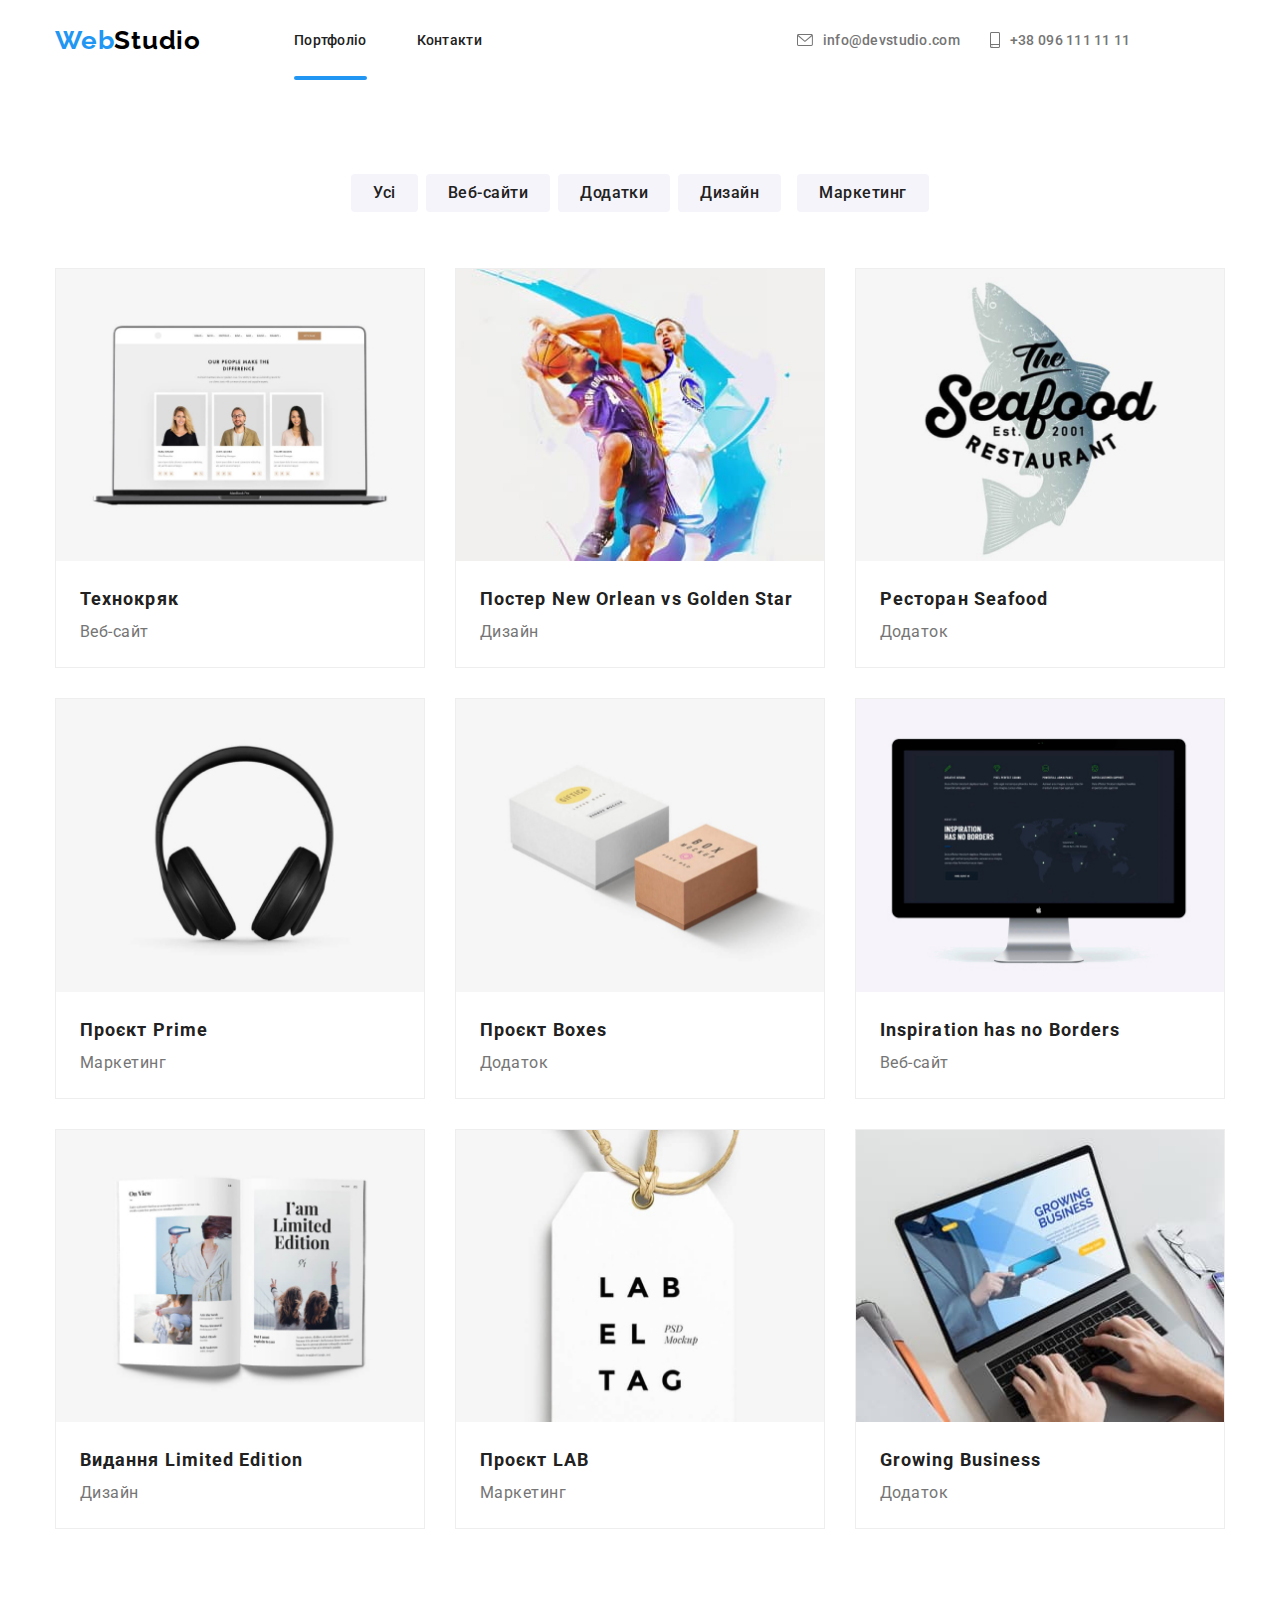
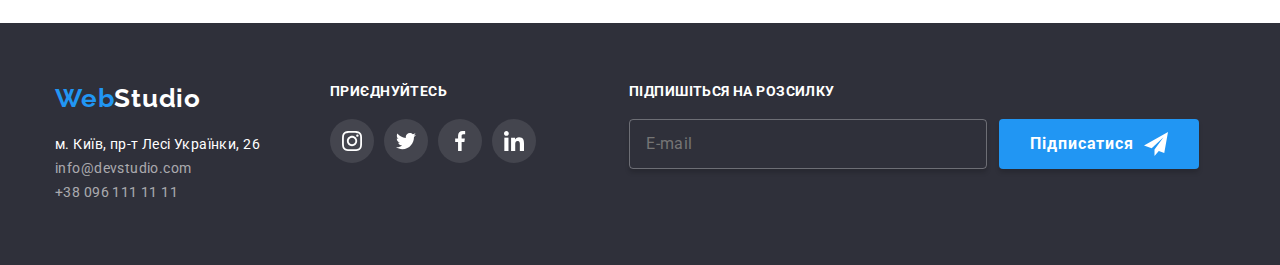
==== commit a7fc3d8f: "up" ====
--- a/portfolio.html
+++ b/portfolio.html
@@ -1,6 +1,5 @@
 <!DOCTYPE html>
 <html lang="en">
-
 <head>
     <meta charset="UTF-8" />
     <meta name="viewport" content="width=device-width, initial-scale=1.0" />
@@ -15,7 +14,6 @@
         rel="stylesheet" />
     <link rel="stylesheet" href="./css/main.min.css">
 </head>
-
 <body>
     <header class="header">
         <div class="container ">
@@ -26,7 +24,7 @@
                     <span></span>
                 </label>
                 <ul class="header__nav-list">
-                    <li class="header__nav-item"><a class="header__link-nav" href="./index.html">Студія</a></li>
+                    <!-- <li class="header__nav-item"><a class="header__link-nav" href="./index.html">Студія</a></li> -->
                     <li class="header__nav-item"><a class="header__link-nav hover" href="./portfolio.html">Портфоліо</a>
                     </li>
                     <li class="header__nav-item"><a href="#" class="header__link-nav">Контакти</a></li>
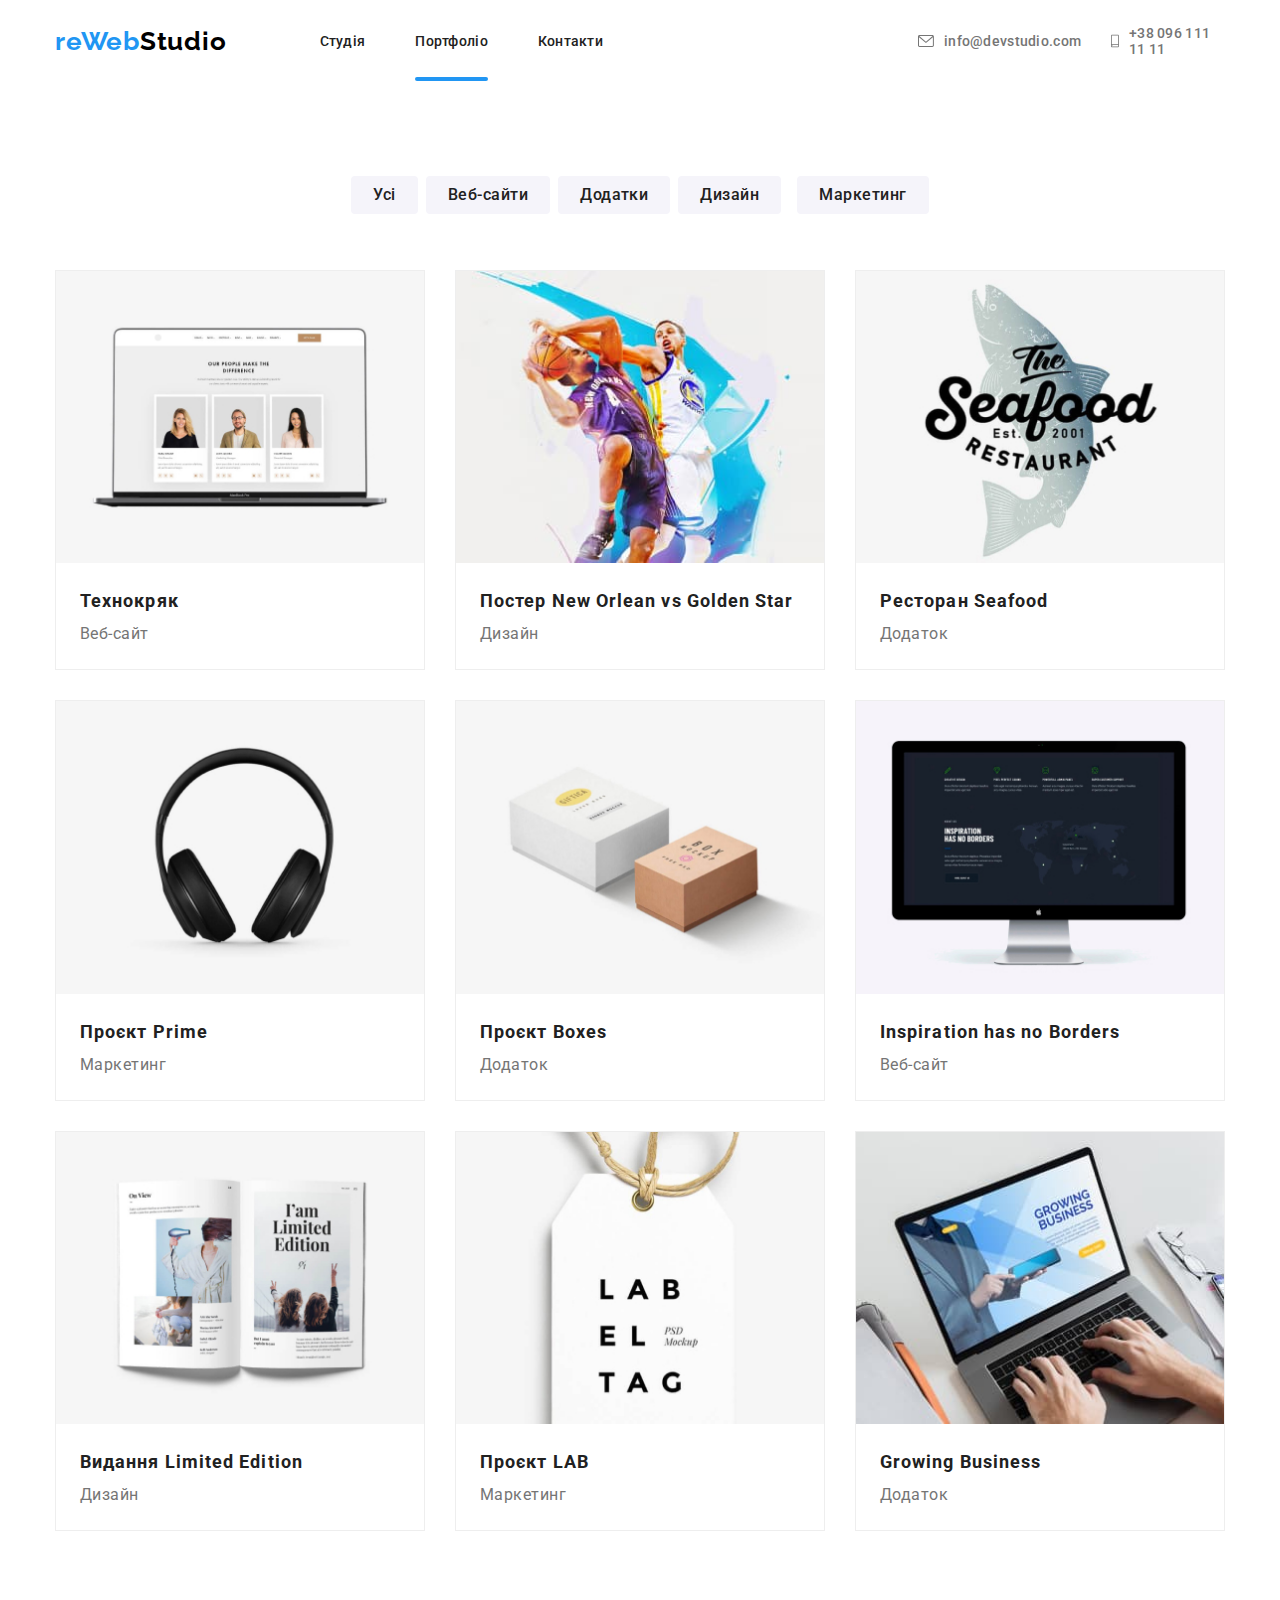
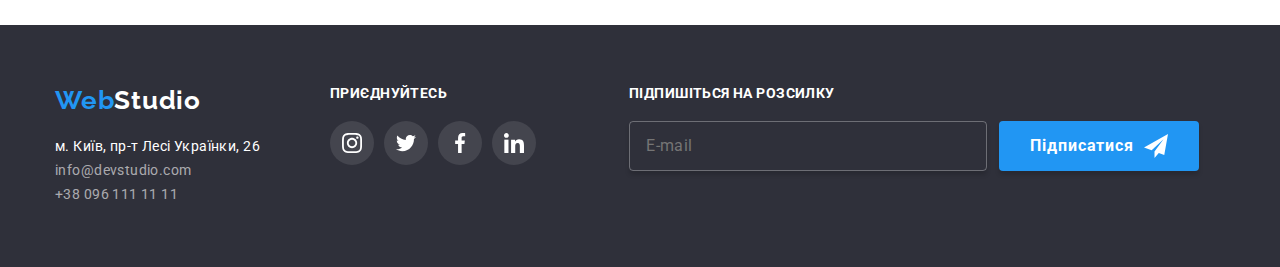
==== commit 99b29f8a: "up" ====
--- a/portfolio.html
+++ b/portfolio.html
@@ -17,14 +17,14 @@
 <body>
     <header class="header">
         <div class="container ">
-            <a href="#" class="header__logo">Web<span class="header__logo2">Studio</span></a>
+            <a href="#" class="header__logo">reWeb<span class="header__logo2">Studio</span></a>
             <nav class="header__nav">
                 <input type="checkbox" id="toggle" class="burger__input">
                 <label for="toggle" class="burger__label">
                     <span></span>
                 </label>
                 <ul class="header__nav-list">
-                    <!-- <li class="header__nav-item"><a class="header__link-nav" href="./index.html">Студія</a></li> -->
+                    <li class="header__nav-item"><a class="header__link-nav" href="./index.html">Студія</a></li>
                     <li class="header__nav-item"><a class="header__link-nav hover" href="./portfolio.html">Портфоліо</a>
                     </li>
                     <li class="header__nav-item"><a href="#" class="header__link-nav">Контакти</a></li>
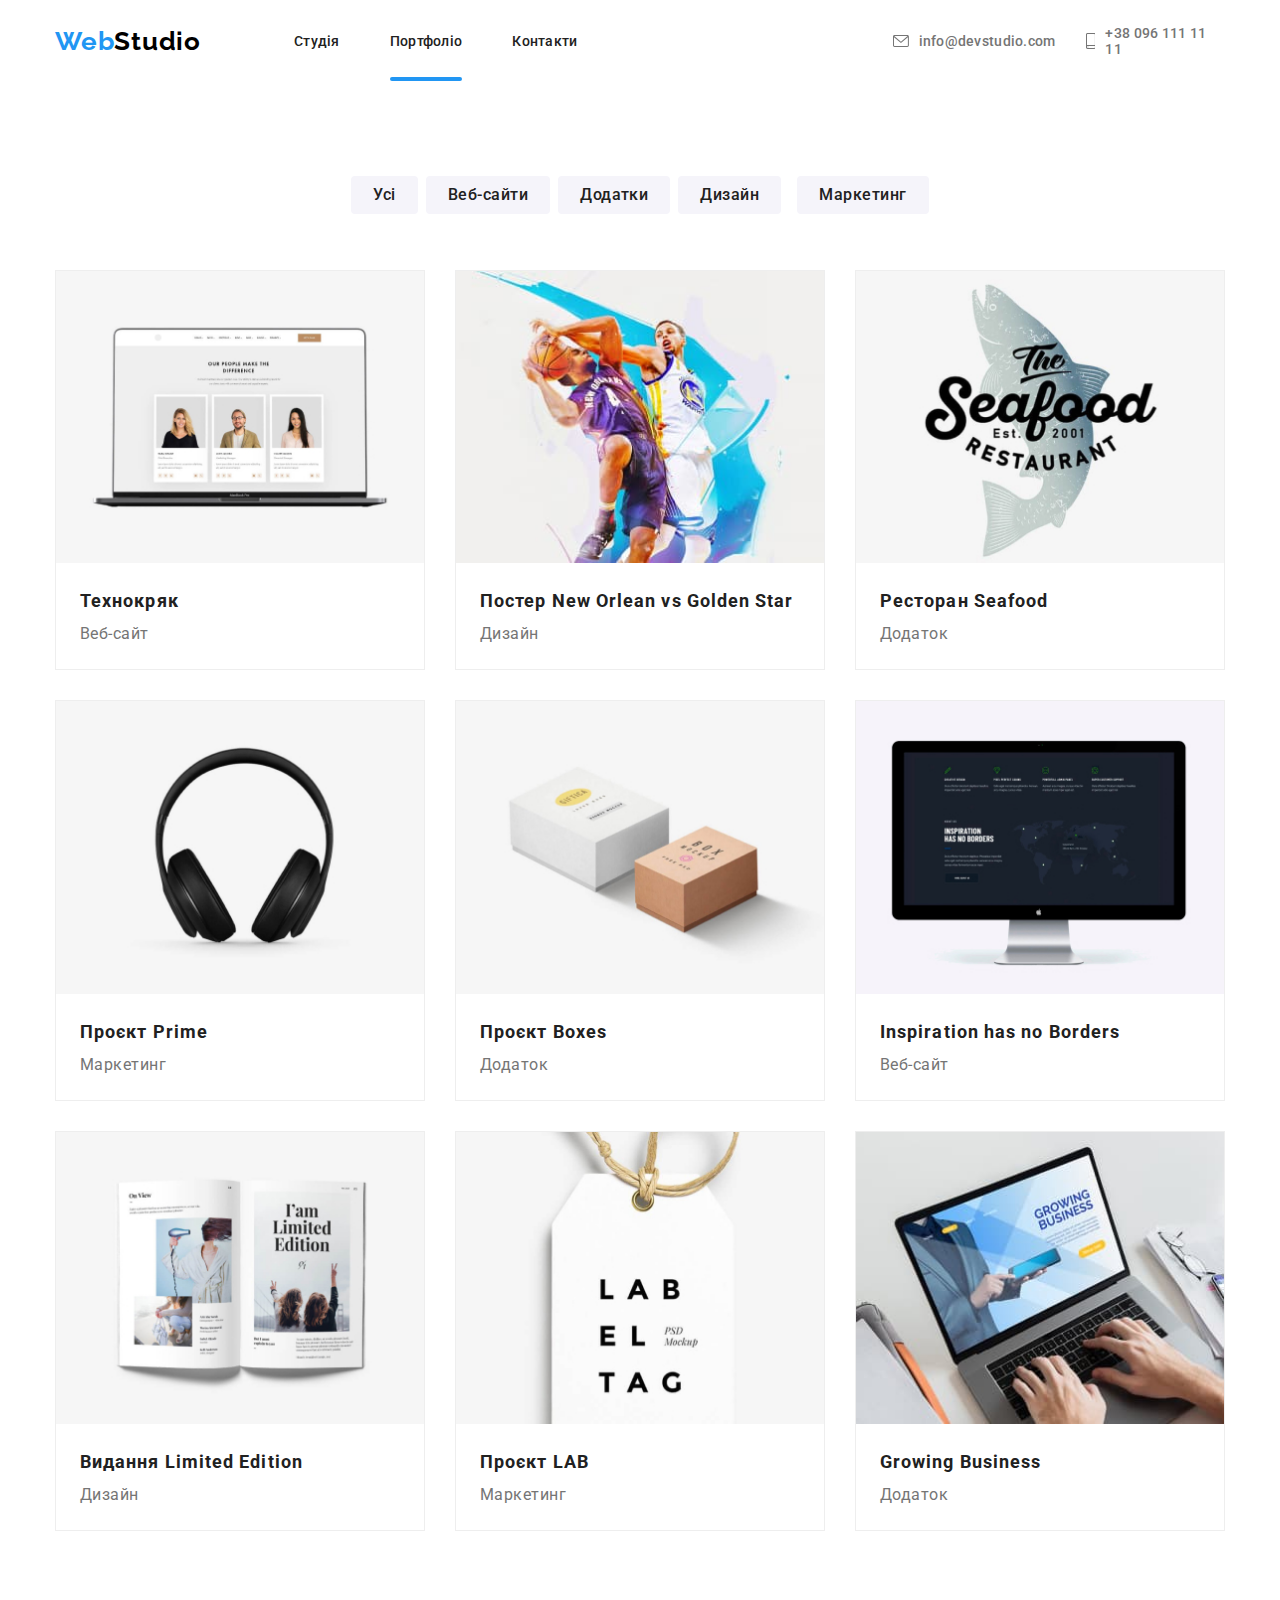
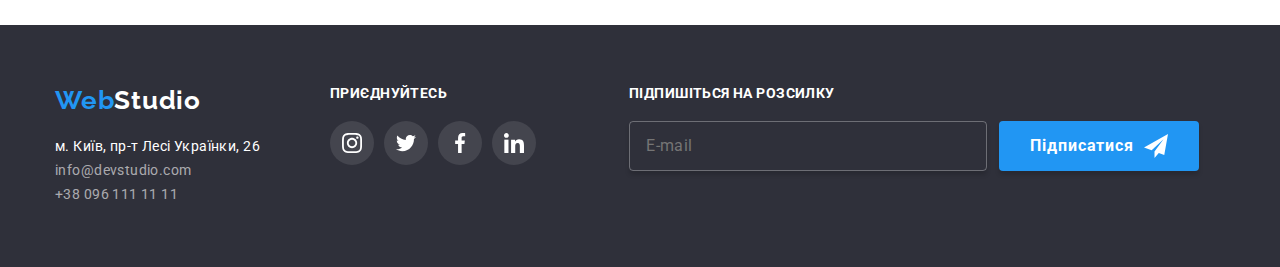
==== commit 3e998c1c: "UP" ====
--- a/portfolio.html
+++ b/portfolio.html
@@ -17,7 +17,7 @@
 <body>
     <header class="header">
         <div class="container ">
-            <a href="#" class="header__logo">reWeb<span class="header__logo2">Studio</span></a>
+            <a href="#" class="header__logo">Web<span class="header__logo2">Studio</span></a>
             <nav class="header__nav">
                 <input type="checkbox" id="toggle" class="burger__input">
                 <label for="toggle" class="burger__label">
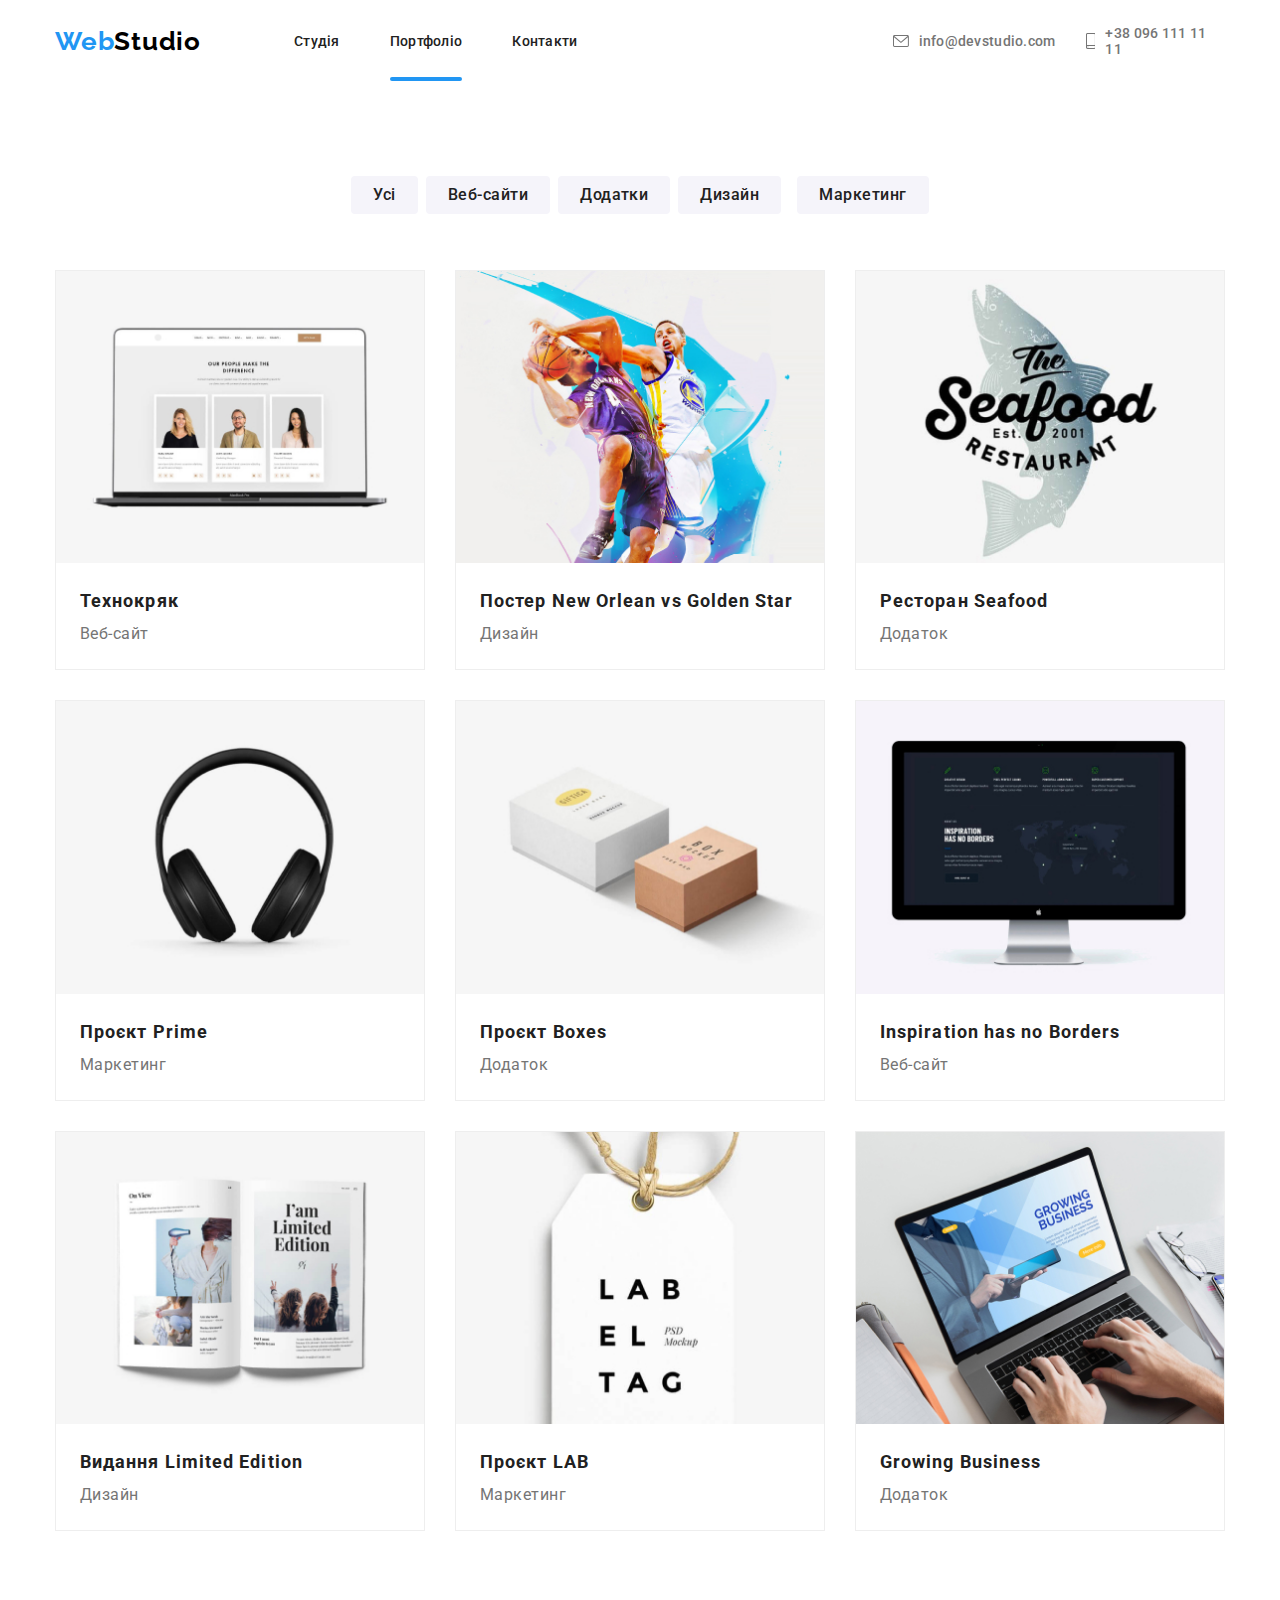
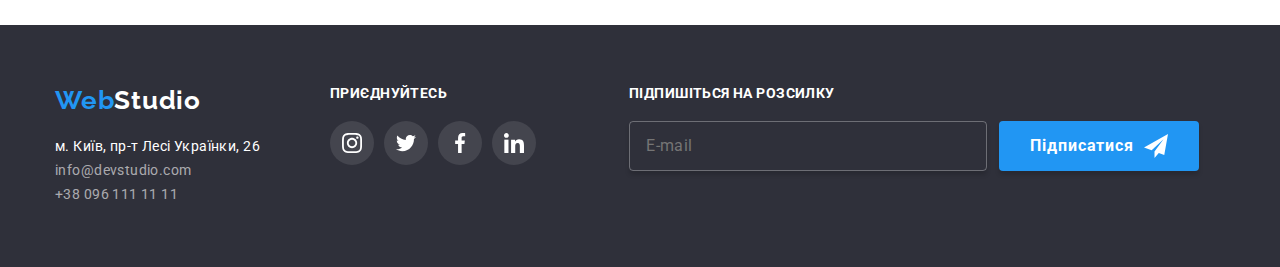
==== commit 2f3c60fc: "up" ====
--- a/portfolio.html
+++ b/portfolio.html
@@ -1,5 +1,6 @@
 <!DOCTYPE html>
 <html lang="en">
+
 <head>
     <meta charset="UTF-8" />
     <meta name="viewport" content="width=device-width, initial-scale=1.0" />
@@ -14,6 +15,7 @@
         rel="stylesheet" />
     <link rel="stylesheet" href="./css/main.min.css">
 </head>
+
 <body>
     <header class="header">
         <div class="container ">
@@ -111,14 +113,22 @@
                 <ul class="portfolio__projects-list">
                     <li class="portfolio__projects-item">
                         <div class="portfolio__projects-thumb">
-                            <img class="portfolio__projects-photo" src="./img/portfolio/website.jpg" alt="технокряк" />
-                            <div class="portfolio__projects-overlay">
-                                <p class="portfolio__projects-overlay-text">
-                                    Ресурс пропонує комплексні пропозиції з різним рівнем
-                                    функціоналу та сервісів. Все це дозволить відвідувачу
-                                    отримати вичерпні відомості про компанію чи приватну особу.
-                                </p>
-                            </div>
+                            <picture class="team-members__photo">
+                                <source srcset="./img/portfolio/website/website-desctop1x.jpg 1x,
+                                ./img/portfolio/website/website-desctop2x.jpg 2x," media="(min-width:1200px)">
+                                <source srcset="./img/portfolio/website/website-tablet1x.jpg 1x,
+                                ./img/portfolio/website/website-tablet2x.jpg 2x," media="(min-width:768px)">
+                                <source srcset="./img/portfolio/website/website-mobile1x.jpg 1x,
+                             ./img/portfolio/website/website-mobile2x.jpg 2x" media="(max-width:767px)">
+                                <img class="portfolio__projects-photo" src="#" alt="website">
+                                </picture>
+                                <div class="portfolio__projects-overlay">
+                                    <p class="portfolio__projects-overlay-text">
+                                        Ресурс пропонує комплексні пропозиції з різним рівнем
+                                        функціоналу та сервісів. Все це дозволить відвідувачу
+                                        отримати вичерпні відомості про компанію чи приватну особу.
+                                    </p>
+                                </div>
                         </div>
                         <div class="portfolio__projects-content">
                             <h2 class="portfolio__projects-subtitle">Технокряк</h2>
@@ -127,8 +137,16 @@
                     </li>
                     <li class="portfolio__projects-item">
                         <div class="portfolio__projects-thumb">
-                            <img class="portfolio__projects-photo" src="./img/portfolio/basketball.jpg"
-                                alt="баскетбол" />
+                            <picture class="team-members__photo">
+                                <source srcset="./img/portfolio/basketball/basketball-desctop1x.jpg 1x,
+                                ./img/portfolio/basketball/basketball-desctop2x.jpg 2x," media="(min-width:1200px)">
+                                <source srcset="./img/portfolio/basketball/basketball-tablet1x.jpg 1x,
+                                ./img/portfolio/basketball/basketball-tablet2x.jpg 2x," media="(min-width:768px)">
+                                <source srcset="./img/portfolio/basketball/basketball-mobile1x.jpg 1x,
+                             ./img/portfolio/basketball/basketball-mobile2x.jpg 2x" media="(max-width:767px)">
+                                <img class="portfolio__projects-photo" src="#" alt="basketball">
+                                </picture>
+
                             <div class="portfolio__projects-overlay">
                                 <p class="portfolio__projects-overlay-text">
                                     Ресурс пропонує комплексні пропозиції з різним рівнем
@@ -146,7 +164,15 @@
                     </li>
                     <li class="portfolio__projects-item">
                         <div class="portfolio__projects-thumb">
-                            <img class="portfolio__projects-photo" src="./img/portfolio/restaurant.jpg">
+                            <picture class="team-members__photo">
+                                <source srcset="./img/portfolio/restourant/restourant-desctop1x.jpg 1x,
+                                ./img/portfolio/restourant/restourant-desctop2x.jpg 2x," media="(min-width:1200px)">
+                                <source srcset="./img/portfolio/restourant/restourant-tablet1x.jpg 1x,
+                                ./img/portfolio/restourant/restourant-tablet2x.jpg 2x," media="(min-width:768px)">
+                                <source srcset="./img/portfolio/restourant/restourant-mobile1x.jpg 1x,
+                             ./img/portfolio/restourant/restourant-mobile2x.jpg 2x" media="(max-width:767px)">
+                                <img class="portfolio__projects-photo" src="#" alt="restourant">
+                                </picture>
                             <div class="portfolio__projects-overlay">
                                 <p class="portfolio__projects-overlay-text">
                                     Ресурс пропонує комплексні пропозиції з різним рівнем
@@ -162,7 +188,15 @@
                     </li>
                     <li class="portfolio__projects-item">
                         <div class="portfolio__projects-thumb">
-                            <img class="portfolio__projects-photo" src="./img/portfolio/headphones.jpg" />
+                            <picture class="team-members__photo">
+                                <source srcset="./img/portfolio/headpones/headpones-desctop1x.jpg 1x,
+                                ./img/portfolio/headpones/headpones-desctop2x.jpg 2x," media="(min-width:1200px)">
+                                <source srcset="./img/portfolio/headpones/headpones-tablet1x.jpg 1x,
+                                ./img/portfolio/headpones/headpones-tablet2x.jpg 2x," media="(min-width:768px)">
+                                <source srcset="./img/portfolio/headpones/headpones-mobile1x.jpg 1x,
+                             ./img/portfolio/headpones/headpones-mobile2x.jpg 2x" media="(max-width:767px)">
+                                <img class="portfolio__projects-photo" src="#" alt="headpones">
+                                </picture>
                             <div class="portfolio__projects-overlay">
                                 <p class="portfolio__projects-overlay-text">
                                     Ресурс пропонує комплексні пропозиції з різним рівнем
@@ -178,7 +212,15 @@
                     </li>
                     <li class="portfolio__projects-item">
                         <div class="portfolio__projects-thumb">
-                            <img class="portfolio__projects-photo" src="./img/portfolio/box.jpg" />
+                            <picture class="team-members__photo">
+                                <source srcset="./img/portfolio/box/box-desctop1x.jpg 1x,
+                                ./img/portfolio/box/box-desctop2x.jpg 2x," media="(min-width:1200px)">
+                                <source srcset="./img/portfolio/box/box-tablet1x.jpg 1x,
+                                ./img/portfolio/box/box-tablet2x.jpg 2x," media="(min-width:768px)">
+                                <source srcset="./img/portfolio/box/box-mobile1x.jpg 1x,
+                             ./img/portfolio/box/box-mobile2x.jpg 2x" media="(max-width:767px)">
+                                <img class="portfolio__projects-photo" src="#" alt="box">
+                                </picture>
                             <div class="portfolio__projects-overlay">
                                 <p class="portfolio__projects-overlay-text">
                                     Ресурс пропонує комплексні пропозиції з різним рівнем
@@ -194,7 +236,15 @@
                     </li>
                     <li class="portfolio__projects-item">
                         <div class="portfolio__projects-thumb">
-                            <img class="portfolio__projects-photo" src="./img/portfolio/display.jpg" />
+                            <picture class="team-members__photo">
+                                <source srcset="./img/portfolio/display/display-desctop1x.jpg 1x,
+                                ./img/portfolio/display/display-desctop2x.jpg 2x," media="(min-width:1200px)">
+                                <source srcset="./img/portfolio/display/display-tablet1x.jpg 1x,
+                                ./img/portfolio/display/display-tablet2x.jpg 2x," media="(min-width:768px)">
+                                <source srcset="./img/portfolio/display/display-mobile1x.jpg 1x,
+                             ./img/portfolio/display/display-mobile2x.jpg 2x" media="(max-width:767px)">
+                                <img class="portfolio__projects-photo" src="#" alt="display">
+                                </picture>
                             <div class="portfolio__projects-overlay">
                                 <p class="portfolio__projects-overlay-text">
                                     Ресурс пропонує комплексні пропозиції з різним рівнем
@@ -210,7 +260,15 @@
                     </li>
                     <li class="portfolio__projects-item">
                         <div class="portfolio__projects-thumb">
-                            <img class="portfolio__projects-photo" src="./img/portfolio/book.jpg" />
+                            <picture class="team-members__photo">
+                                <source srcset="./img/portfolio/book/book-desctop1x.jpg 1x,
+                                ./img/portfolio/book/book-desctop2x.jpg 2x," media="(min-width:1200px)">
+                                <source srcset="./img/portfolio/book/book-tablet1x.jpg 1x,
+                                ./img/portfolio/book/book-tablet2x.jpg 2x," media="(min-width:768px)">
+                                <source srcset="./img/portfolio/book/book-mobile1x.jpg 1x,
+                             ./img/portfolio/book/book-mobile2x.jpg 2x" media="(max-width:767px)">
+                                <img class="portfolio__projects-photo" src="#" alt="book">
+                                </picture>
                             <div class="portfolio__projects-overlay">
                                 <p class="portfolio__projects-overlay-text">
                                     Ресурс пропонує комплексні пропозиції з різним рівнем
@@ -226,7 +284,15 @@
                     </li>
                     <li class="portfolio__projects-item">
                         <div class="portfolio__projects-thumb">
-                            <img class="portfolio__projects-photo" src="./img/portfolio/tag.jpg" />
+                            <picture class="team-members__photo">
+                                <source srcset="./img/portfolio/tag/tag-desctop1x.jpg 1x,
+                                ./img/portfolio/tag/tag-desctop2x.jpg 2x," media="(min-width:1200px)">
+                                <source srcset="./img/portfolio/tag/tag-tablet1x.jpg 1x,
+                                ./img/portfolio/tag/tag-tablet2x.jpg 2x," media="(min-width:768px)">
+                                <source srcset="./img/portfolio/tag/tag-mobile1x.jpg 1x,
+                             ./img/portfolio/tag/tag-mobile2x.jpg 2x" media="(max-width:767px)">
+                                <img class="portfolio__projects-photo" src="#" alt="tag">
+                                </picture>
                             <div class="portfolio__projects-overlay">
                                 <p class="portfolio__projects-overlay-text">
                                     Ресурс пропонує комплексні пропозиції з різним рівнем
@@ -242,7 +308,15 @@
                     </li>
                     <li class="portfolio__projects-item">
                         <div class="portfolio__projects-thumb">
-                            <img class="portfolio__projects-photo" src="./img/portfolio/work.jpg" />
+                            <picture class="team-members__photo">
+                                <source srcset="./img/portfolio/work/work-desctop1x.jpg 1x,
+                                ./img/portfolio/work/work-desctop2x.jpg 2x," media="(min-width:1200px)">
+                                <source srcset="./img/portfolio/work/work-tablet1x.jpg 1x,
+                                ./img/portfolio/work/work-tablet2x.jpg 2x," media="(min-width:768px)">
+                                <source srcset="./img/portfolio/work/work-mobile1x.jpg 1x,
+                             ./img/portfolio/work/work-mobile2x.jpg 2x" media="(max-width:767px)">
+                                <img class="portfolio__projects-photo" src="#" alt="work">
+                                </picture>
                             <div class="portfolio__projects-overlay">
                                 <p class="portfolio__projects-overlay-text">
                                     Ресурс пропонує комплексні пропозиції з різним рівнем
